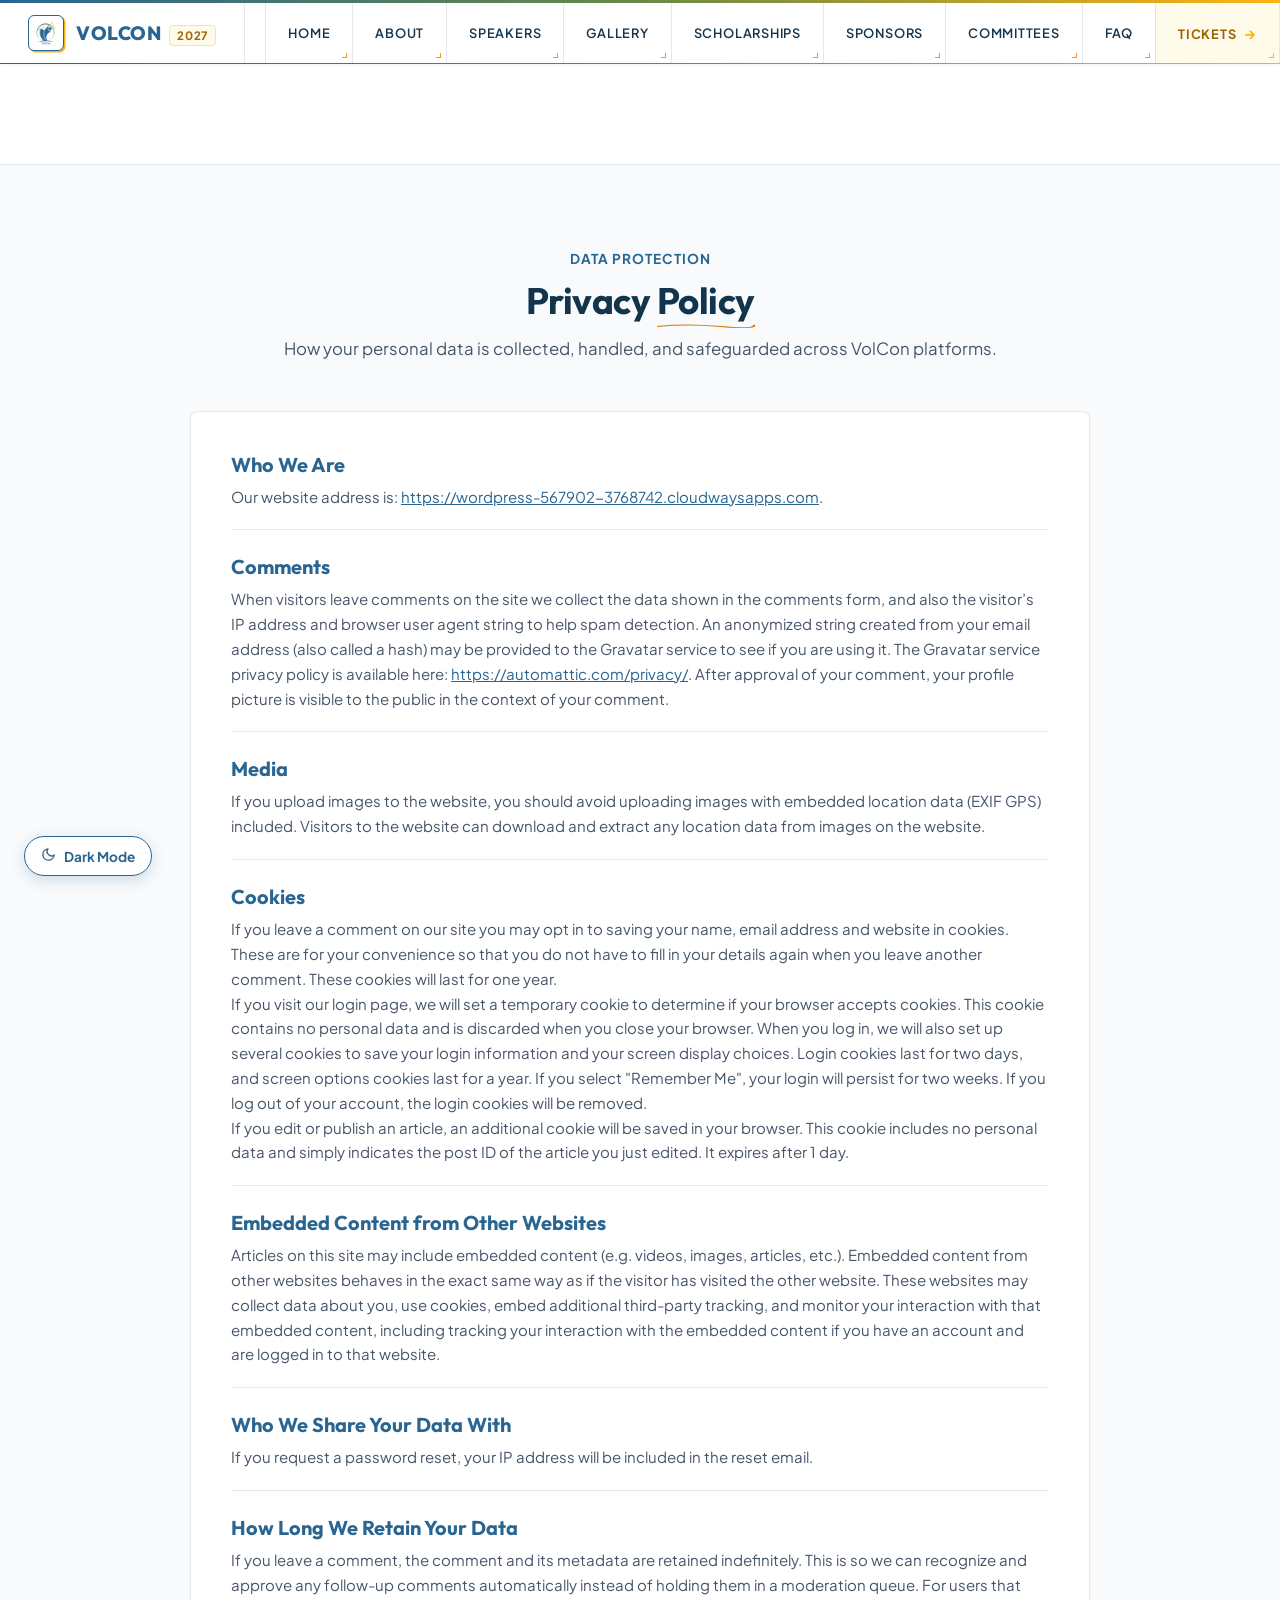
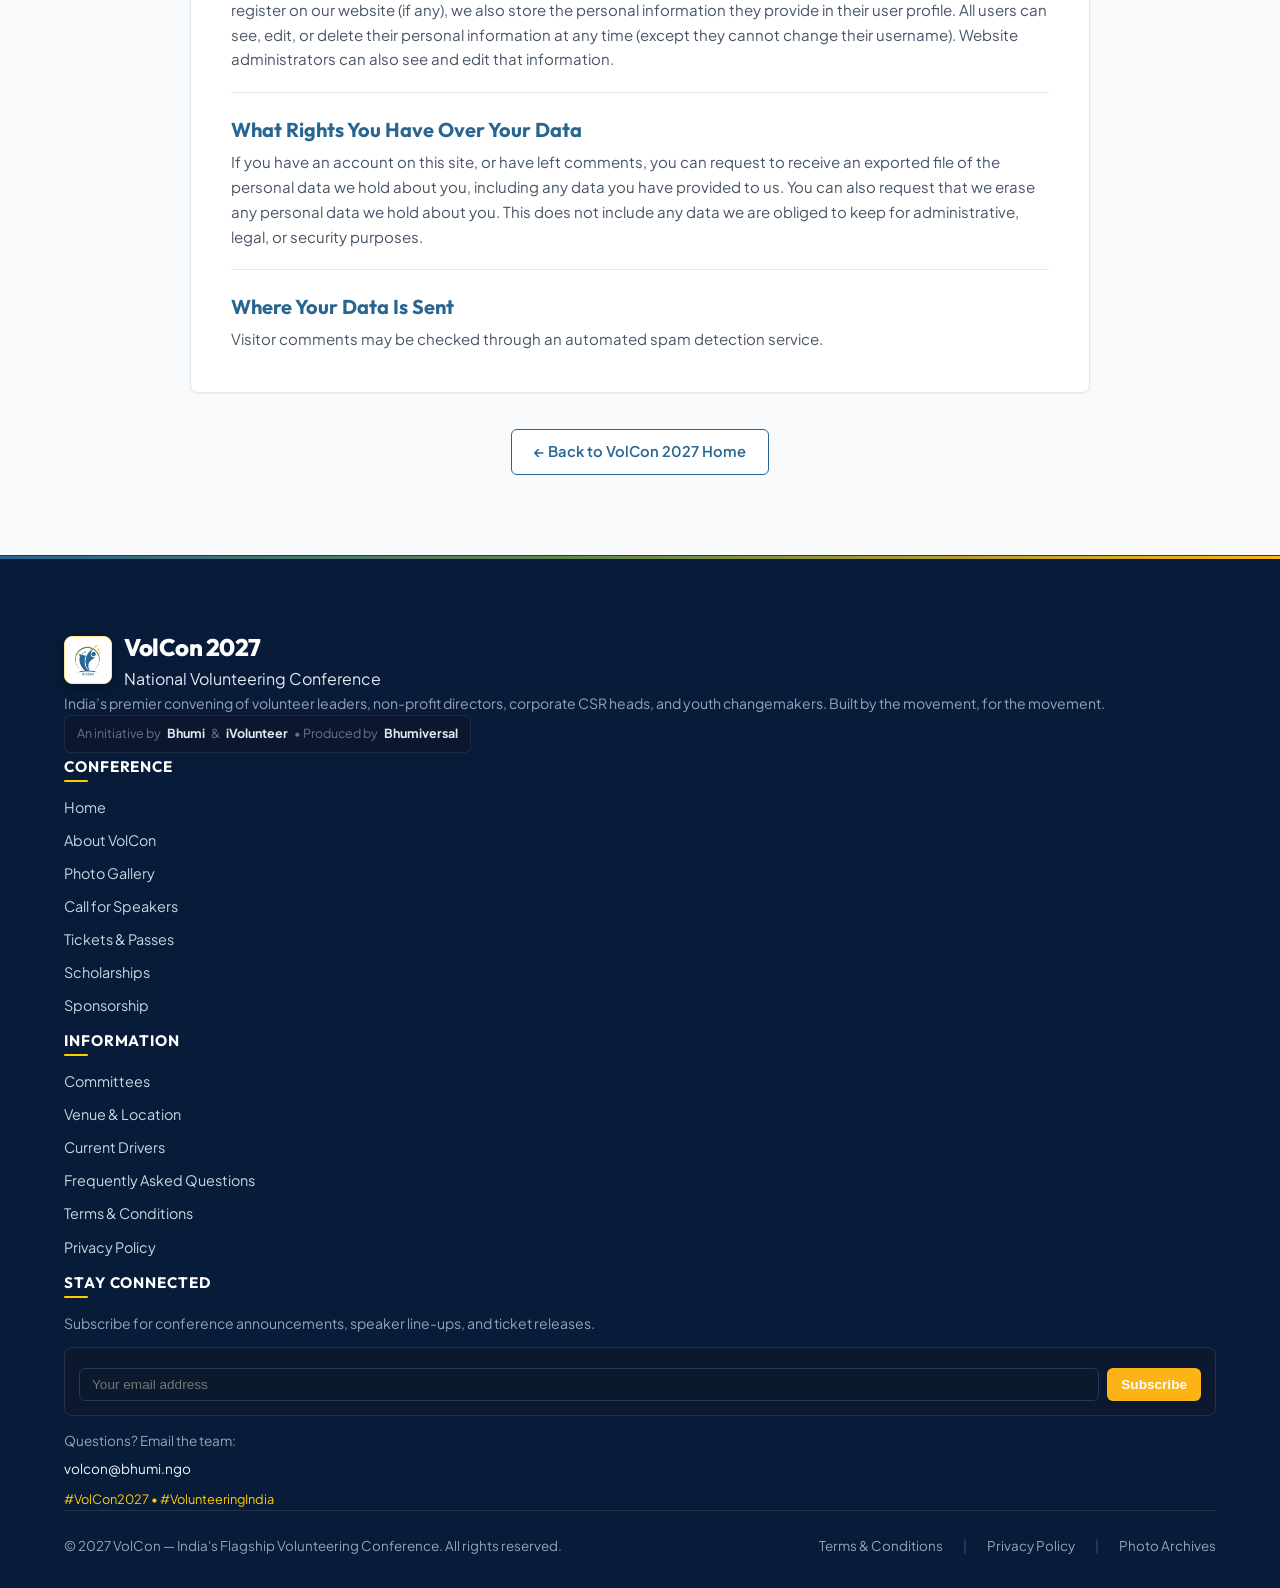
==== privacy.html @ c80c78cb "Add files via upload" ====
<!DOCTYPE html>
<html lang="en">

<head>
  <meta charset="UTF-8">
  <meta name="viewport" content="width=device-width, initial-scale=1.0">
  <title>Privacy Policy | VolCon 2027 — India's Flagship Volunteering Conference</title>
  <meta name="description"
    content="Official privacy policy for VolCon 2027. Transparent information on data collection, comments, media, cookies, and user privacy rights.">
  <link rel="icon" type="image/png" href="volcon_logo.png">

  <script>
    (function () {
      var saved = localStorage.getItem('volcon-theme');
      var prefersDark = window.matchMedia && window.matchMedia('(prefers-color-scheme: dark)').matches;
      var theme = saved || (prefersDark ? 'dark' : 'light');
      document.documentElement.setAttribute('data-theme', theme);
    })();
  </script>

  <link rel="stylesheet" href="styles.css">
</head>

<body>

  <!-- Ambient Glowing Orbs (volcon.in Dark Theme Reference) -->
  <div class="glow-orb glow-blue" style="top: 80px; left: -100px;"></div>
  <div class="glow-orb glow-yellow" style="top: 700px; right: -80px;"></div>
  <div class="glow-orb glow-blue" style="bottom: 400px; left: 5%;"></div>

  <!-- Header Navigation (Heron AI Style Technical Grid) -->
  <header class="main-header">
    <div class="header-container">

      <!-- Brand Block with Technical Mark -->
      <a href="index.html#home" class="brand-block" title="VolCon 2027">
        <div class="brand-icon-wrap">
          <img src="volcon_logo.png" alt="VolCon">
        </div>
        <div class="brand-title-tech">
          VolCon<span class="brand-sub-badge">2027</span>
        </div>
      </a>

      <!-- Technical Nav Cells with Pixel Canvas & Corner Hook -->
      <nav class="nav-cells-group">
        <a href="index.html#home" class="tech-nav-cell">
          <canvas class="pixel-canvas"></canvas>
          <span class="pixel-pip"></span>
          <span class="nav-cell-text">HOME</span>
          <span class="tech-corner-hook"></span>
        </a>

        <a href="index.html#story" class="tech-nav-cell">
          <canvas class="pixel-canvas"></canvas>
          <span class="pixel-pip"></span>
          <span class="nav-cell-text">ABOUT</span>
          <span class="tech-corner-hook"></span>
        </a>

        <a href="index.html#participate" class="tech-nav-cell">
          <canvas class="pixel-canvas"></canvas>
          <span class="pixel-pip"></span>
          <span class="nav-cell-text">SPEAKERS</span>
          <span class="tech-corner-hook"></span>
        </a>

        <a href="gallery.html" class="tech-nav-cell">
          <canvas class="pixel-canvas"></canvas>
          <span class="pixel-pip"></span>
          <span class="nav-cell-text">GALLERY</span>
          <span class="tech-corner-hook"></span>
        </a>

        <a href="index.html#scholarships" class="tech-nav-cell">
          <canvas class="pixel-canvas"></canvas>
          <span class="pixel-pip"></span>
          <span class="nav-cell-text">SCHOLARSHIPS</span>
          <span class="tech-corner-hook"></span>
        </a>

        <a href="index.html#sponsorship" class="tech-nav-cell">
          <canvas class="pixel-canvas"></canvas>
          <span class="pixel-pip"></span>
          <span class="nav-cell-text">SPONSORS</span>
          <span class="tech-corner-hook"></span>
        </a>

        <a href="index.html#committees" class="tech-nav-cell">
          <canvas class="pixel-canvas"></canvas>
          <span class="pixel-pip"></span>
          <span class="nav-cell-text">COMMITTEES</span>
          <span class="tech-corner-hook"></span>
        </a>

        <a href="index.html#faq" class="tech-nav-cell">
          <canvas class="pixel-canvas"></canvas>
          <span class="pixel-pip"></span>
          <span class="nav-cell-text">FAQ</span>
          <span class="tech-corner-hook"></span>
        </a>

        <a href="index.html#register" class="tech-nav-cell cta-accent">
          <canvas class="pixel-canvas"></canvas>
          <span class="pixel-pip"></span>
          <span class="nav-cell-text">TICKETS <span class="nav-arrow">→</span></span>
          <span class="tech-corner-hook"></span>
        </a>
      </nav>

    </div>


  </header>

  <main style="padding-top:100px;">
    <!-- PRIVACY POLICY -->
    <section class="legal-page-section" id="privacy">
      <div class="container">

        <div class="section-header">
          <span class="section-label">Data Protection</span>
          <h1 class="section-title">Privacy <span class="pencil-underline">Policy</span></h1>
          <p class="section-desc">How your personal data is collected, handled, and safeguarded across VolCon platforms.</p>
        </div>

        <div class="legal-document">
          <div class="legal-block">
            <h3>Who We Are</h3>
            <p>Our website address is: <a href="https://wordpress-567902-3768742.cloudwaysapps.com" target="_blank"
                style="color:var(--blue-primary); text-decoration:underline;">https://wordpress-567902-3768742.cloudwaysapps.com</a>.
            </p>
          </div>

          <div class="legal-block">
            <h3>Comments</h3>
            <p>When visitors leave comments on the site we collect the data shown in the comments form, and also the
              visitor’s IP address and browser user agent string to help spam detection. An anonymized string created
              from your email address (also called a hash) may be provided to the Gravatar service to see if you are
              using it. The Gravatar service privacy policy is available here: <a href="https://automattic.com/privacy/"
                target="_blank"
                style="color:var(--blue-primary); text-decoration:underline;">https://automattic.com/privacy/</a>. After
              approval of your comment, your profile picture is visible to the public in the context of your comment.
            </p>
          </div>

          <div class="legal-block">
            <h3>Media</h3>
            <p>If you upload images to the website, you should avoid uploading images with embedded location data (EXIF
              GPS) included. Visitors to the website can download and extract any location data from images on the
              website.</p>
          </div>

          <div class="legal-block">
            <h3>Cookies</h3>
            <p>If you leave a comment on our site you may opt in to saving your name, email address and website in
              cookies. These are for your convenience so that you do not have to fill in your details again when you
              leave another comment. These cookies will last for one year.</p>
            <p>If you visit our login page, we will set a temporary cookie to determine if your browser accepts cookies.
              This cookie contains no personal data and is discarded when you close your browser. When you log in, we
              will also set up several cookies to save your login information and your screen display choices. Login
              cookies last for two days, and screen options cookies last for a year. If you select "Remember Me", your
              login will persist for two weeks. If you log out of your account, the login cookies will be removed.</p>
            <p>If you edit or publish an article, an additional cookie will be saved in your browser. This cookie
              includes no personal data and simply indicates the post ID of the article you just edited. It expires
              after 1 day.</p>
          </div>

          <div class="legal-block">
            <h3>Embedded Content from Other Websites</h3>
            <p>Articles on this site may include embedded content (e.g. videos, images, articles, etc.). Embedded
              content from other websites behaves in the exact same way as if the visitor has visited the other website.
              These websites may collect data about you, use cookies, embed additional third-party tracking, and monitor
              your interaction with that embedded content, including tracking your interaction with the embedded content
              if you have an account and are logged in to that website.</p>
          </div>

          <div class="legal-block">
            <h3>Who We Share Your Data With</h3>
            <p>If you request a password reset, your IP address will be included in the reset email.</p>
          </div>

          <div class="legal-block">
            <h3>How Long We Retain Your Data</h3>
            <p>If you leave a comment, the comment and its metadata are retained indefinitely. This is so we can
              recognize and approve any follow-up comments automatically instead of holding them in a moderation queue.
              For users that register on our website (if any), we also store the personal information they provide in
              their user profile. All users can see, edit, or delete their personal information at any time (except they
              cannot change their username). Website administrators can also see and edit that information.</p>
          </div>

          <div class="legal-block">
            <h3>What Rights You Have Over Your Data</h3>
            <p>If you have an account on this site, or have left comments, you can request to receive an exported file
              of the personal data we hold about you, including any data you have provided to us. You can also request
              that we erase any personal data we hold about you. This does not include any data we are obliged to keep
              for administrative, legal, or security purposes.</p>
          </div>

          <div class="legal-block">
            <h3>Where Your Data Is Sent</h3>
            <p>Visitor comments may be checked through an automated spam detection service.</p>
          </div>
        </div>

        <div style="text-align:center; margin-top:36px;">
          <a href="index.html#home" class="btn-outline-blue">← Back to VolCon 2027 Home</a>
        </div>

      </div>
    </section>
  </main>

  <!-- Enhanced Multi-Column Technical Footer -->
  <footer class="main-footer">
    <div class="container">
      <div class="footer-grid">

        <!-- Col 1: Brand & Identity -->
        <div class="footer-brand-col">
          <div class="footer-brand-header">
            <div class="footer-logo-box">
              <img src="volcon_logo.png" alt="VolCon">
            </div>
            <div>
              <div class="footer-brand-title">VolCon 2027</div>
              <div class="footer-brand-tagline">National Volunteering Conference</div>
            </div>
          </div>
          <p class="footer-desc">
            India’s premier convening of volunteer leaders, non-profit directors, corporate CSR heads, and youth changemakers. Built by the movement, for the movement.
          </p>
          <div class="footer-partners-badge">
            <span>An initiative by</span>
            <strong>Bhumi</strong> &amp; <strong>iVolunteer</strong>
            <span>• Produced by</span>
            <strong>Bhumiversal</strong>
          </div>
        </div>

        <!-- Col 2: Conference Quick Links -->
        <div>
          <h4 class="footer-col-title">Conference</h4>
          <ul class="footer-links-list">
            <li><a href="index.html#home">Home</a></li>
            <li><a href="index.html#story">About VolCon</a></li>
            <li><a href="gallery.html">Photo Gallery</a></li>
            <li><a href="index.html#participate">Call for Speakers</a></li>
            <li><a href="index.html#register">Tickets &amp; Passes</a></li>
            <li><a href="index.html#scholarships">Scholarships</a></li>
            <li><a href="index.html#sponsorship">Sponsorship</a></li>
          </ul>
        </div>

        <!-- Col 3: Governance & Information -->
        <div>
          <h4 class="footer-col-title">Information</h4>
          <ul class="footer-links-list">
            <li><a href="index.html#committees">Committees</a></li>
            <li><a href="index.html#venue">Venue &amp; Location</a></li>
            <li><a href="index.html#drivers">Current Drivers</a></li>
            <li><a href="index.html#faq">Frequently Asked Questions</a></li>
            <li><a href="terms.html">Terms &amp; Conditions</a></li>
            <li><a href="privacy.html">Privacy Policy</a></li>
          </ul>
        </div>

        <!-- Col 4: Stay Connected & Newsletter -->
        <div>
          <h4 class="footer-col-title">Stay Connected</h4>
          <p class="footer-desc">
            Subscribe for conference announcements, speaker line-ups, and ticket releases.
          </p>
          <div class="footer-subscribe-box">
            <form action="index.html#newsletter" method="GET" class="footer-newsletter-row">
              <input type="email" class="footer-input" placeholder="Your email address" required>
              <button type="submit" class="footer-btn">Subscribe</button>
            </form>
          </div>
          <div class="footer-contact-row">
            <div>Questions? Email the team:</div>
            <a href="mailto:volcon@bhumi.ngo">volcon@bhumi.ngo</a>
            <div style="color:var(--gold-bright); font-size:0.8rem; margin-top:4px;">
              #VolCon2027 • #VolunteeringIndia
            </div>
          </div>
        </div>

      </div>

      <!-- Bottom Bar -->
      <div class="footer-bottom-bar">
        <div>
          © 2027 VolCon — India's Flagship Volunteering Conference. All rights reserved.
        </div>
        <div class="footer-bottom-links">
          <a href="terms.html">Terms &amp; Conditions</a>
          <span style="opacity:0.4;">|</span>
          <a href="privacy.html">Privacy Policy</a>
          <span style="opacity:0.4;">|</span>
          <a href="gallery.html">Photo Archives</a>
        </div>
      </div>
    </div>
  <!-- Floating Quick Theme Switcher Pill -->
  <button id="floatingThemeToggle" class="floating-theme-btn" aria-label="Toggle Theme" title="Toggle Light / Dark Mode (Press T)">
    <span class="floating-theme-icon-light">
      <svg width="15" height="15" viewBox="0 0 24 24" fill="none" stroke="currentColor" stroke-width="2.2" stroke-linecap="round" stroke-linejoin="round">
        <path d="M21 12.79A9 9 0 1 1 11.21 3 7 7 0 0 0 21 12.79z"></path>
      </svg>
    </span>
    <span class="floating-theme-icon-dark">
      <svg width="15" height="15" viewBox="0 0 24 24" fill="none" stroke="currentColor" stroke-width="2.2" stroke-linecap="round" stroke-linejoin="round">
        <circle cx="12" cy="12" r="5"></circle>
        <line x1="12" y1="1" x2="12" y2="3"></line>
        <line x1="12" y1="21" x2="12" y2="23"></line>
        <line x1="4.22" y1="4.22" x2="5.64" y2="5.64"></line>
        <line x1="18.36" y1="18.36" x2="19.78" y2="19.78"></line>
        <line x1="1" y1="12" x2="3" y2="12"></line>
        <line x1="21" y1="12" x2="23" y2="12"></line>
        <line x1="4.22" y1="19.78" x2="5.64" y2="18.36"></line>
        <line x1="18.36" y1="5.64" x2="19.78" y2="4.22"></line>
      </svg>
    </span>
    <span class="floating-theme-text">Dark Mode</span>
  </button>

  <script src="app.js"></script>
</body>
</html>
---- styles.css ----
/* ==========================================================================
   VOLCON 2027 — Official Website Stylesheet
   Design: Professional, Clean & Plain (Blue & White palette with minimal pencil doodles)
   ========================================================================== */

@import url('https://fonts.googleapis.com/css2?family=Caveat:wght@600;700&family=Outfit:wght@400;500;600;700;800&family=Plus+Jakarta+Sans:wght@400;500;600;700&display=swap');

:root {
  --font-heading: 'Outfit', sans-serif;
  --font-body: 'Plus Jakarta Sans', sans-serif;
  --font-pencil: 'Caveat', cursive;

  /* Official VolCon Logo Palette (Extracted directly from volcon_logo.png):
     1. Blue:  #286591 (RGB: 40, 101, 145) - Main wordmark & primary authority
     2. Green: #698947 (RGB: 105, 137, 71) - Growth arc & grassroots volunteerism
     3. Gold:  #FCB315 / #FFCC00 (RGB: 252, 179, 21 / 255, 204, 0) - Inspiring stars
     4. White: #FFFFFF - Negative space & clarity
  */
  --blue-primary: #286591;
  --blue-hover: #1E4F73;
  --blue-dark: #12344D;
  --blue-light: #EBF3F8;
  --blue-subtle: #F2F7FA;
  --blue-border: #BCD1E2;

  --green-primary: #698947;
  --green-hover: #536F35;
  --green-dark: #3A4E24;
  --green-light: #F0F6EB;
  --green-subtle: #F5F9F1;
  --green-border: #C8DCB4;

  --gold-primary: #FCB315;
  --gold-bright: #FFCC00;
  --gold-warm: #F59E0B;
  --gold-hover: #E09A07;
  --gold-dark: #9A6204;
  --gold-subtle: #FFFBEB;
  --gold-border: #FDE68A;

  --tricolor-gradient: linear-gradient(90deg, var(--blue-primary) 0%, var(--green-primary) 50%, var(--gold-primary) 100%);

  --white: #FFFFFF;
  --bg-page: #FFFFFF;
  --bg-section: #F8FAFC;
  --bg-card: #FFFFFF;
  
  --text-main: #0F172A;
  --text-muted: #475569;
  --text-light: #64748B;
  
  --pencil-line: #286591;
  --pencil-green: #698947;
  --pencil-gold: #FCB315;
  --border-light: #E2E8F0;

  --shadow-sm: 0 1px 3px rgba(0, 0, 0, 0.05);
  --shadow-md: 0 4px 12px rgba(40, 101, 145, 0.08);
  --shadow-lg: 0 10px 25px -4px rgba(40, 101, 145, 0.12);
  --shadow-sketch: 2px 3px 0px rgba(40, 101, 145, 0.2);
}

/* ==========================================================================
   VOLCON DARK THEME PALETTE (REFERENCE: HTTPS://WWW.VOLCON.IN/)
   Primary Dark: #030e25 | Secondary: #07132c | Cards: rgba(16, 26, 48, 0.85)
   Royal Blue: #1756A0 / #1e6ec7 | Gold/Amber: #FFB800 | Cyan: #00F0FF
   ========================================================================== */
:root[data-theme="dark"],
html[data-theme="dark"] {
  --blue-primary: #1e6ec7;
  --blue-hover: #2b84eb;
  --blue-dark: #f8fafc;
  --blue-light: rgba(23, 86, 160, 0.25);
  --blue-subtle: #081b38;
  --blue-border: rgba(30, 110, 199, 0.4);

  --green-primary: #52b788;
  --green-hover: #40916c;
  --green-dark: #74c69d;
  --green-light: rgba(82, 183, 136, 0.2);
  --green-subtle: #08281d;
  --green-border: rgba(82, 183, 136, 0.35);

  --gold-primary: #FFB800;
  --gold-bright: #FFCC00;
  --gold-warm: #F59E0B;
  --gold-hover: #E09A07;
  --gold-dark: #FFCC00;
  --gold-subtle: rgba(255, 184, 0, 0.12);
  --gold-border: rgba(255, 184, 0, 0.35);

  --white: #0c1a36;
  --bg-page: #030e25;
  --bg-section: #07132c;
  --bg-card: rgba(16, 26, 48, 0.85);

  --text-main: #f8fafc;
  --text-muted: #94a3b8;
  --text-light: #64748b;

  --pencil-line: #1e3a5f;
  --pencil-green: #52b788;
  --pencil-gold: #FFB800;
  --border-light: rgba(255, 255, 255, 0.1);

  --shadow-sm: 0 1px 3px rgba(0, 0, 0, 0.45);
  --shadow-md: 0 4px 16px rgba(0, 0, 0, 0.55);
  --shadow-lg: 0 10px 30px rgba(0, 0, 0, 0.7);
  --shadow-sketch: 2px 3px 0px rgba(23, 86, 160, 0.35);
}

/* Global Reset */
*, *::before, *::after {
  box-sizing: border-box;
  margin: 0;
  padding: 0;
}

html {
  scroll-behavior: smooth;
  font-size: 16px;
  background-color: var(--bg-page);
  transition: background-color 0.3s ease;
}

body {
  font-family: var(--font-body);
  background-color: var(--bg-page);
  color: var(--text-main);
  line-height: 1.6;
  -webkit-font-smoothing: antialiased;
  transition: background-color 0.3s ease, color 0.3s ease;
}

[data-theme="dark"] body {
  background: radial-gradient(circle at 50% 0%, #0d1e3d 0%, #030e25 60%, #020817 100%);
  background-attachment: fixed;
}

h1, h2, h3, h4, h5, h6 {
  font-family: var(--font-heading);
  color: var(--text-main);
  line-height: 1.25;
  font-weight: 700;
}

a {
  color: inherit;
  text-decoration: none;
}

img, video {
  max-width: 100%;
  display: block;
}

.container {
  width: 100%;
  max-width: 1200px;
  margin: 0 auto;
  padding: 0 24px;
}

/* Minimal Pencil Doodle Accents (Blue & Gold) */
.pencil-note {
  font-family: var(--font-pencil);
  font-size: 1.15rem;
  color: var(--blue-primary);
  display: inline-flex;
  align-items: center;
  gap: 6px;
  font-weight: 700;
}

.pencil-underline {
  position: relative;
  display: inline-block;
}

.pencil-underline::after {
  content: '';
  position: absolute;
  left: 0;
  bottom: -4px;
  width: 100%;
  height: 5px;
  background: url("data:image/svg+xml,%3Csvg xmlns='http://www.w3.org/2000/svg' viewBox='0 0 100 20' preserveAspectRatio='none'%3E%3Cpath d='M0,14 Q30,2 65,14 T100,8' fill='none' stroke='%23D97706' stroke-width='3.5' stroke-linecap='round'/%3E%3C/svg%3E");
  background-size: 100% 100%;
}

.pencil-box {
  background: var(--white);
  border: 1.5px solid var(--blue-primary);
  border-radius: 8px;
  box-shadow: 2px 2px 0px var(--gold-primary);
  transition: all 0.2s ease;
}

.pencil-box:hover {
  box-shadow: 3px 4px 0px var(--gold-primary);
}

/* ==========================================================================
   TECHNICAL NAV BAR DESIGN (HERON AI STYLE WITH BLUE-WHITE-GOLD IDENTITY)
   ========================================================================== */

.main-header {
  position: sticky;
  top: 0;
  z-index: 100;
  background: #FFFFFF;
  border-top: 3px solid var(--blue-primary);
  border-image: linear-gradient(90deg, var(--blue-primary) 0%, var(--green-primary) 50%, var(--gold-primary) 100%) 1;
  border-bottom: 1px solid #E2E8F0;
  box-shadow: 0 1px 4px rgba(40, 101, 145, 0.08);
}

.header-container {
  display: flex;
  align-items: stretch;
  justify-content: space-between;
  max-width: 100%;
  margin: 0;
  padding: 0;
}

/* Left Brand Block */
.brand-block {
  display: flex;
  align-items: center;
  gap: 12px;
  padding: 12px 28px;
  border-right: 1px solid #E2E8F0;
  background: #FFFFFF;
  position: relative;
  text-decoration: none;
}

.brand-icon-wrap {
  width: 36px;
  height: 36px;
  border: 1.5px solid var(--blue-primary);
  border-radius: 6px;
  display: flex;
  align-items: center;
  justify-content: center;
  background: #FFFFFF;
  box-shadow: 1.5px 1.5px 0 var(--gold-primary);
}

.brand-icon-wrap img {
  width: 26px;
  height: 26px;
  object-fit: contain;
}

.brand-title-tech {
  font-family: var(--font-heading);
  font-size: 1.2rem;
  font-weight: 800;
  letter-spacing: 0.03em;
  color: var(--blue-primary);
  text-transform: uppercase;
}

.brand-sub-badge {
  font-size: 0.72rem;
  font-family: var(--font-body);
  font-weight: 700;
  color: var(--gold-dark);
  margin-left: 8px;
  padding: 2px 7px;
  background: var(--gold-subtle);
  border: 1px solid var(--gold-border);
  border-radius: 4px;
  letter-spacing: 0.05em;
}

/* Nav Cells Strip */
.nav-cells-group {
  display: flex;
  align-items: stretch;
  margin-left: auto;
}

.tech-nav-cell {
  position: relative;
  display: flex;
  align-items: center;
  justify-content: center;
  padding: 16px 22px;
  border-left: 1px solid #E2E8F0;
  font-family: var(--font-body);
  font-size: 0.8rem;
  font-weight: 600;
  letter-spacing: 0.06em;
  text-transform: uppercase;
  color: var(--blue-dark);
  text-decoration: none;
  background: #FFFFFF;
  cursor: pointer;
  overflow: hidden;
  user-select: none;
  transition: color 0.18s ease;
}

.tech-nav-cell:last-child {
  border-right: 1px solid #E2E8F0;
}

/* Nav Label Text */
.nav-cell-text {
  position: relative;
  z-index: 4;
  pointer-events: none;
  transition: color 0.18s ease;
}

/* Corner bracket marker ┘ styled in elegant gold */
.tech-corner-hook {
  position: absolute;
  right: 5px;
  bottom: 5px;
  width: 5px;
  height: 5px;
  border-right: 1.5px solid var(--gold-warm);
  border-bottom: 1.5px solid var(--gold-warm);
  z-index: 5;
  pointer-events: none;
  transition: border-color 0.18s ease;
}

/* Small Accent Pixel Pip on top edge on hover (VolCon Gold) */
.pixel-pip {
  position: absolute;
  top: 0;
  right: 18px;
  width: 9px;
  height: 5px;
  background: var(--gold-bright);
  box-shadow: 0 0 6px rgba(245, 158, 11, 0.7);
  opacity: 0;
  z-index: 6;
  pointer-events: none;
  transition: opacity 0.18s ease;
}

/* The Canvas for Pixelated Emergence Animation */
.pixel-canvas {
  position: absolute;
  top: 0;
  left: 0;
  width: 100%;
  height: 100%;
  pointer-events: none;
  z-index: 2;
}

/* Active or Hover text color */
.tech-nav-cell:hover .nav-cell-text,
.tech-nav-cell.active .nav-cell-text {
  color: #FFFFFF;
  font-weight: 700;
}

.tech-nav-cell:hover .tech-corner-hook,
.tech-nav-cell.active .tech-corner-hook {
  border-color: var(--gold-bright);
}

.tech-nav-cell:hover .pixel-pip,
.tech-nav-cell.active .pixel-pip {
  opacity: 1;
}

/* CTA Highlight Cell (TICKETS in Gold & Royal Blue) */
.tech-nav-cell.cta-accent {
  background: #FFFBEB;
  border-left: 1px solid var(--gold-border);
}

.tech-nav-cell.cta-accent .nav-cell-text {
  color: var(--gold-dark);
  font-weight: 700;
}

.tech-nav-cell.cta-accent:hover .nav-cell-text {
  color: #FFFFFF;
}

.tech-nav-cell.cta-accent.active {
  background: var(--blue-primary) !important;
  border-left-color: var(--blue-primary) !important;
}

.tech-nav-cell.cta-accent.active .nav-cell-text,
.tech-nav-cell.cta-accent.active .nav-arrow,
.tech-nav-cell.cta-accent.active span {
  color: #FFFFFF !important;
}

.tech-nav-cell.cta-accent .tech-corner-hook {
  border-color: var(--gold-primary);
}

.tech-nav-cell.cta-accent .pixel-pip {
  background: var(--gold-bright);
}

.nav-arrow {
  display: inline-block;
  margin-left: 5px;
  font-size: 0.95rem;
  color: var(--gold-primary);
}

.tech-nav-cell:hover .nav-arrow,
.tech-nav-cell.active .nav-arrow {
  color: var(--gold-bright);
}

/* Sub-Ruler Bar Directly Beneath Navbar (Removed) */
.tech-sub-ruler {
  display: none !important;
}

.ruler-plus {
  font-weight: 800;
  color: var(--gold-primary);
  font-size: 0.92rem;
}

.ruler-ticks {
  flex: 1;
  margin: 0 14px;
  height: 5px;
  background-image: repeating-linear-gradient(
    to right,
    #CBD5E1 0,
    #CBD5E1 1px,
    transparent 1px,
    transparent 10px
  );
}

@media (max-width: 1024px) {
  .header-container {
    flex-direction: column;
  }
  .brand-block {
    width: 100%;
    border-right: none;
    border-bottom: 1px solid #E2E8F0;
    justify-content: space-between;
  }
  .nav-cells-group {
    width: 100%;
    overflow-x: auto;
    scrollbar-width: thin;
    margin-left: 0;
  }
  .tech-nav-cell {
    padding: 12px 16px;
    font-size: 0.74rem;
    white-space: nowrap;
    flex-shrink: 0;
  }
}

/* ==========================================================================
   BUTTONS (TRIPARTITE LOGO PALETTE: BLUE, GREEN, GOLD)
   ========================================================================== */
.btn-primary-blue {
  display: inline-flex;
  align-items: center;
  justify-content: center;
  gap: 8px;
  background: var(--blue-primary);
  color: var(--white);
  border: 1.5px solid var(--blue-primary);
  padding: 10px 22px;
  border-radius: 6px;
  font-family: var(--font-body);
  font-size: 0.92rem;
  font-weight: 600;
  cursor: pointer;
  transition: all 0.18s ease;
  box-shadow: 0 2px 4px rgba(40, 101, 145, 0.2);
  text-decoration: none;
}
.btn-primary-blue:hover {
  background: var(--blue-hover);
  border-color: var(--blue-hover);
  transform: translateY(-1px);
  box-shadow: 0 4px 8px rgba(40, 101, 145, 0.28);
  color: var(--white);
}

.btn-primary-green {
  display: inline-flex;
  align-items: center;
  justify-content: center;
  gap: 8px;
  background: var(--green-primary);
  color: var(--white);
  border: 1.5px solid var(--green-primary);
  padding: 10px 22px;
  border-radius: 6px;
  font-family: var(--font-body);
  font-size: 0.92rem;
  font-weight: 600;
  cursor: pointer;
  transition: all 0.18s ease;
  box-shadow: 0 2px 4px rgba(105, 137, 71, 0.25);
  text-decoration: none;
}
.btn-primary-green:hover {
  background: var(--green-hover);
  border-color: var(--green-hover);
  transform: translateY(-1px);
  box-shadow: 0 4px 8px rgba(105, 137, 71, 0.32);
  color: var(--white);
}

.btn-primary-gold {
  display: inline-flex;
  align-items: center;
  justify-content: center;
  gap: 8px;
  background: var(--gold-primary);
  color: #0F172A;
  border: 1.5px solid var(--gold-warm);
  padding: 10px 22px;
  border-radius: 6px;
  font-family: var(--font-body);
  font-size: 0.92rem;
  font-weight: 700;
  cursor: pointer;
  transition: all 0.18s ease;
  box-shadow: 0 2px 4px rgba(252, 179, 21, 0.25);
  text-decoration: none;
}
.btn-primary-gold:hover {
  background: var(--gold-hover);
  border-color: var(--gold-hover);
  transform: translateY(-1px);
  box-shadow: 0 4px 8px rgba(252, 179, 21, 0.35);
  color: #0F172A;
}

.btn-outline-blue {
  display: inline-flex;
  align-items: center;
  justify-content: center;
  gap: 8px;
  background: var(--white);
  color: var(--blue-primary);
  border: 1.5px solid var(--blue-primary);
  padding: 10px 22px;
  border-radius: 6px;
  font-family: var(--font-body);
  font-size: 0.92rem;
  font-weight: 600;
  cursor: pointer;
  transition: all 0.18s ease;
  text-decoration: none;
}
.btn-outline-blue:hover {
  background: var(--blue-light);
  transform: translateY(-1px);
}

.btn-outline-green {
  display: inline-flex;
  align-items: center;
  justify-content: center;
  gap: 8px;
  background: var(--white);
  color: var(--green-primary);
  border: 1.5px solid var(--green-primary);
  padding: 10px 22px;
  border-radius: 6px;
  font-family: var(--font-body);
  font-size: 0.92rem;
  font-weight: 600;
  cursor: pointer;
  transition: all 0.18s ease;
  text-decoration: none;
}
.btn-outline-green:hover {
  background: var(--green-light);
  transform: translateY(-1px);
}

.btn-outline-gold {
  display: inline-flex;
  align-items: center;
  justify-content: center;
  gap: 8px;
  background: var(--white);
  color: var(--gold-dark);
  border: 1.5px solid var(--gold-primary);
  padding: 10px 22px;
  border-radius: 6px;
  font-family: var(--font-body);
  font-size: 0.92rem;
  font-weight: 600;
  cursor: pointer;
  transition: all 0.18s ease;
  text-decoration: none;
}
.btn-outline-gold:hover {
  background: var(--gold-subtle);
  transform: translateY(-1px);
}

.btn-white {
  display: inline-flex;
  align-items: center;
  justify-content: center;
  gap: 8px;
  background: var(--white);
  color: var(--text-main);
  border: 1.5px solid var(--border-light);
  padding: 10px 20px;
  border-radius: 6px;
  font-size: 0.92rem;
  font-weight: 600;
  cursor: pointer;
  transition: all 0.18s ease;
  text-decoration: none;
}
.btn-white:hover {
  background: var(--blue-light);
  border-color: var(--blue-border);
}

/* 10 Pages Tabs Bar */
.page-tabs-bar {
  background: var(--blue-subtle);
  border-bottom: 1px solid var(--blue-border);
  overflow-x: auto;
  white-space: nowrap;
  scrollbar-width: thin;
}

.page-tabs-inner {
  display: flex;
  gap: 6px;
  max-width: 1240px;
  margin: 0 auto;
  padding: 8px 24px;
}

.tab-btn {
  font-family: var(--font-body);
  font-size: 0.88rem;
  font-weight: 600;
  padding: 6px 14px;
  border-radius: 6px;
  background: var(--white);
  color: var(--text-muted);
  border: 1px solid var(--blue-border);
  cursor: pointer;
  display: inline-flex;
  align-items: center;
  gap: 6px;
  transition: all 0.15s ease;
}

.tab-btn:hover {
  color: var(--blue-primary);
  border-color: var(--blue-primary);
}

.tab-btn.active {
  background: var(--blue-primary);
  color: var(--white);
  border-color: var(--blue-primary);
}

.tab-num {
  font-size: 0.75rem;
  opacity: 0.8;
}

/* ==========================================================================
   HERO LANDING SECTION — COMPLETE BG IS THE VIDEO
   ========================================================================== */
.hero-video-landing {
  position: relative;
  min-height: 88vh;
  display: flex;
  align-items: center;
  justify-content: center;
  overflow: hidden;
  background: #FFFFFF;
}

/* Fullscreen Background Video */
.hero-video-bg {
  position: absolute;
  inset: 0;
  width: 100%;
  height: 100%;
  object-fit: cover;
  z-index: 1;
  pointer-events: none;
}

/* Crisp Clean Overlay for Legibility */
.hero-video-overlay {
  position: absolute;
  inset: 0;
  background: linear-gradient(
    180deg, 
    rgba(255, 255, 255, 0.72) 0%, 
    rgba(255, 255, 255, 0.88) 60%,
    rgba(255, 255, 255, 0.98) 100%
  );
  z-index: 2;
  pointer-events: none;
}

.hero-content-wrap {
  position: relative;
  z-index: 3;
  width: 100%;
  padding: 64px 0 54px;
  text-align: center;
}

.hero-meta-pill {
  display: inline-flex;
  align-items: center;
  gap: 8px;
  background: var(--white);
  border: 1.5px solid var(--pencil-line);
  box-shadow: 2px 2px 0px var(--pencil-line);
  padding: 6px 16px;
  border-radius: 30px;
  font-size: 0.92rem;
  font-weight: 600;
  color: var(--blue-primary);
  margin-bottom: 24px;
}

.hero-title-main {
  font-size: 3.8rem;
  font-weight: 800;
  color: var(--blue-dark);
  letter-spacing: -1.5px;
  line-height: 1.12;
  margin-bottom: 18px;
}

.hero-tagline {
  font-size: 1.35rem;
  font-weight: 500;
  color: var(--text-muted);
  max-width: 780px;
  margin: 0 auto 28px;
  line-height: 1.5;
}

.hero-venue-line {
  display: flex;
  align-items: center;
  justify-content: center;
  gap: 8px;
  font-size: 1.05rem;
  color: var(--blue-primary);
  font-weight: 600;
  margin-bottom: 32px;
}

.hero-actions-row {
  display: flex;
  justify-content: center;
  gap: 16px;
  margin-bottom: 48px;
  flex-wrap: wrap;
}

/* Video Control Pill in bottom right corner */
.video-control-pill {
  position: absolute;
  bottom: 20px;
  right: 24px;
  z-index: 10;
  background: rgba(255, 255, 255, 0.92);
  border: 1px solid var(--border-light);
  border-radius: 20px;
  padding: 6px 14px;
  display: flex;
  align-items: center;
  gap: 8px;
  box-shadow: var(--shadow-sm);
  font-size: 0.85rem;
}

.video-toggle-btn {
  background: none;
  border: none;
  color: var(--blue-primary);
  font-weight: 600;
  cursor: pointer;
  display: flex;
  align-items: center;
  gap: 4px;
}

/* Key Stats Bar - Equal Tricolor Representation */
.hero-stats-grid {
  display: grid;
  grid-template-columns: repeat(4, 1fr);
  gap: 16px;
  max-width: 960px;
  margin: 0 auto;
}

.stat-box {
  background: rgba(255, 255, 255, 0.94);
  border: 1px solid var(--border-light);
  border-radius: 8px;
  padding: 16px;
  text-align: center;
  box-shadow: var(--shadow-sm);
  transition: transform 0.2s ease, box-shadow 0.2s ease;
}

.stat-box:hover {
  transform: translateY(-2px);
  box-shadow: var(--shadow-md);
}

.stat-box:nth-child(1) {
  border-top: 3.5px solid var(--blue-primary);
}
.stat-box:nth-child(1) .stat-number {
  color: var(--blue-primary);
}

.stat-box:nth-child(2) {
  border-top: 3.5px solid var(--green-primary);
}
.stat-box:nth-child(2) .stat-number {
  color: var(--green-primary);
}

.stat-box:nth-child(3) {
  border-top: 3.5px solid var(--gold-primary);
}
.stat-box:nth-child(3) .stat-number {
  color: var(--gold-dark);
}

.stat-box:nth-child(4) {
  border-top: 3.5px solid var(--blue-primary);
  border-radius: 8px;
}
.stat-box:nth-child(4) .stat-number {
  color: var(--blue-primary);
}

.stat-number {
  font-size: 2rem;
  font-weight: 800;
  line-height: 1;
}

.stat-label {
  font-size: 0.85rem;
  font-weight: 600;
  color: var(--text-muted);
  margin-top: 4px;
}

/* Countdown Bar */
.countdown-strip {
  background: var(--blue-subtle);
  border-top: 1px solid var(--blue-border);
  border-bottom: 1px solid var(--blue-border);
  padding: 24px 0;
}

.countdown-flex {
  display: flex;
  justify-content: space-between;
  align-items: center;
  gap: 24px;
  flex-wrap: wrap;
}

.countdown-text-group h3 {
  font-size: 1.25rem;
  color: var(--blue-primary);
}

.countdown-text-group p {
  font-size: 0.9rem;
  color: var(--text-muted);
}

.countdown-dials-row {
  display: flex;
  gap: 12px;
}

.cd-dial {
  background: var(--white);
  border: 1.5px solid var(--pencil-line);
  box-shadow: 2px 2px 0px var(--pencil-line);
  border-radius: 6px;
  min-width: 68px;
  padding: 8px 12px;
  text-align: center;
}

.cd-val {
  font-size: 1.6rem;
  font-weight: 800;
  color: var(--blue-dark);
  line-height: 1;
}

.cd-unit {
  font-size: 0.72rem;
  font-weight: 600;
  color: var(--text-muted);
  text-transform: uppercase;
  margin-top: 2px;
}

/* 4 Core Pillars - Balanced across Blue, Green, Gold, Tricolor */
.pillars-section {
  padding: 64px 0;
  background: var(--white);
}

.pillars-grid {
  display: grid;
  grid-template-columns: repeat(4, 1fr);
  gap: 20px;
}

.pillar-item {
  background: var(--white);
  border: 1px solid var(--border-light);
  border-radius: 8px;
  padding: 24px 20px;
  box-shadow: var(--shadow-sm);
  transition: transform 0.2s ease, box-shadow 0.2s ease;
}

.pillar-item:hover {
  transform: translateY(-3px);
  box-shadow: var(--shadow-md);
}

.pillar-item:nth-child(1) {
  border-top: 4px solid var(--blue-primary);
}
.pillar-item:nth-child(1) .pillar-icon {
  color: var(--blue-primary);
}

.pillar-item:nth-child(2) {
  border-top: 4px solid var(--green-primary);
}
.pillar-item:nth-child(2) .pillar-icon {
  color: var(--green-primary);
}

.pillar-item:nth-child(3) {
  border-top: 4px solid var(--gold-primary);
}
.pillar-item:nth-child(3) .pillar-icon {
  color: var(--gold-dark);
}

.pillar-item:nth-child(4) {
  border-top: 4px solid var(--blue-primary);
  border-radius: 8px;
}
.pillar-item:nth-child(4) .pillar-icon {
  color: var(--blue-primary);
}

.pillar-icon {
  margin-bottom: 14px;
  display: inline-flex;
  align-items: center;
  justify-content: center;
  width: 48px;
  height: 48px;
  border-radius: 10px;
  background: var(--blue-light);
}
.pillar-item:nth-child(1) .pillar-icon {
  background: var(--blue-light);
  color: var(--blue-primary);
}
.pillar-item:nth-child(2) .pillar-icon {
  background: var(--green-light);
  color: var(--green-primary);
}
.pillar-item:nth-child(3) .pillar-icon {
  background: var(--gold-subtle);
  color: var(--gold-dark);
}
.pillar-item:nth-child(4) .pillar-icon {
  background: var(--blue-light);
  color: var(--blue-primary);
}

.pillar-item h4 {
  font-size: 1.15rem;
  margin-bottom: 8px;
  color: var(--text-main);
}

.pillar-item p {
  font-size: 0.9rem;
  color: var(--text-muted);
  line-height: 1.5;
}

/* Section Header Generic */
.section-header {
  text-align: center;
  max-width: 760px;
  margin: 0 auto 48px;
}

.section-label {
  font-size: 0.85rem;
  font-weight: 700;
  text-transform: uppercase;
  letter-spacing: 1px;
  color: var(--blue-primary);
  margin-bottom: 8px;
  display: inline-block;
}

.section-title {
  font-size: 2.3rem;
  color: var(--blue-dark);
  letter-spacing: -0.5px;
  margin-bottom: 12px;
}

.section-desc {
  font-size: 1.05rem;
  color: var(--text-muted);
}

/* ==========================================================================
   OUR STORY SECTION
   ========================================================================== */
.story-section {
  padding: 80px 0;
  background: var(--bg-section);
  border-top: 1px solid var(--border-light);
}

.story-grid {
  display: grid;
  grid-template-columns: 1.15fr 0.85fr;
  gap: 48px;
  align-items: center;
}

.story-lead {
  font-size: 1.35rem;
  font-weight: 600;
  color: var(--blue-primary);
  margin-bottom: 20px;
  line-height: 1.45;
}

.story-body p {
  font-size: 1rem;
  color: var(--text-muted);
  margin-bottom: 16px;
  line-height: 1.65;
}

.story-quote-box {
  background: var(--blue-subtle);
  border-left: 4px solid var(--blue-primary);
  padding: 16px 20px;
  border-radius: 0 6px 6px 0;
  font-size: 1.05rem;
  font-weight: 600;
  color: var(--blue-dark);
  margin: 20px 0;
}

.story-photos-column {
  display: flex;
  flex-direction: column;
  gap: 20px;
}

.story-photo-card {
  background: transparent;
  border: 2px solid var(--blue-primary);
  border-radius: 16px;
  overflow: hidden;
  padding: 0;
  box-shadow: 0 4px 14px rgba(40, 101, 145, 0.1);
}

.story-photo-card img {
  width: 100%;
  height: 380px;
  object-fit: cover;
  border-radius: 14px;
  display: block;
}

.story-photo-caption {
  font-size: 0.85rem;
  font-weight: 600;
  color: var(--text-muted);
  text-align: center;
  margin-top: 8px;
}

/* Timeline - Alternating Tricolor Identity */
.story-timeline {
  display: grid;
  grid-template-columns: repeat(5, 1fr);
  gap: 16px;
  margin-top: 48px;
}

.timeline-card {
  background: var(--white);
  border: 1px solid var(--border-light);
  border-radius: 6px;
  padding: 18px 14px;
  box-shadow: var(--shadow-sm);
}

.timeline-card:nth-child(1) {
  border-top: 3.5px solid var(--blue-primary);
}
.timeline-card:nth-child(1) .timeline-year {
  color: var(--blue-primary);
}

.timeline-card:nth-child(2) {
  border-top: 3.5px solid var(--green-primary);
}
.timeline-card:nth-child(2) .timeline-year {
  color: var(--green-primary);
}

.timeline-card:nth-child(3) {
  border-top: 3.5px solid var(--gold-primary);
}
.timeline-card:nth-child(3) .timeline-year {
  color: var(--gold-dark);
}

.timeline-card:nth-child(4) {
  border-top: 3.5px solid var(--green-primary);
}
.timeline-card:nth-child(4) .timeline-year {
  color: var(--green-primary);
}

.timeline-card:nth-child(5) {
  border-top: 3.5px solid var(--blue-primary);
  border-radius: 6px;
  background: linear-gradient(180deg, var(--green-subtle) 0%, var(--white) 100%);
}
.timeline-card:nth-child(5) .timeline-year {
  color: var(--blue-primary);
}

.timeline-year {
  font-size: 1.15rem;
  font-weight: 800;
  margin-bottom: 6px;
}

.timeline-desc {
  font-size: 0.85rem;
  color: var(--text-muted);
  line-height: 1.45;
}

/* ==========================================================================
   GLIMPSES ARCHIVE (ALL 25 ORIGINAL PHOTOS)
   ========================================================================== */
.archive-section {
  padding: 80px 0;
  background: var(--white);
}

.video-banner-box {
  background: var(--blue-subtle);
  border: 1px solid var(--blue-border);
  border-radius: 8px;
  padding: 20px 24px;
  margin-bottom: 36px;
  display: flex;
  justify-content: space-between;
  align-items: center;
  gap: 20px;
}

.archive-filters-row {
  display: flex;
  justify-content: center;
  flex-wrap: wrap;
  gap: 8px;
  margin-bottom: 32px;
}

.filter-btn {
  background: var(--white);
  border: 1px solid var(--border-light);
  color: var(--text-muted);
  padding: 6px 16px;
  border-radius: 20px;
  font-size: 0.88rem;
  font-weight: 600;
  cursor: pointer;
  transition: all 0.15s ease;
}

.filter-btn.active, .filter-btn:hover {
  background: var(--blue-primary);
  color: var(--white);
  border-color: var(--blue-primary);
}

.archive-grid {
  display: grid;
  grid-template-columns: repeat(4, 1fr);
  gap: 20px;
}

.photo-card {
  background: var(--white);
  border: 1.5px solid var(--pencil-line);
  box-shadow: 2px 3px 0px var(--pencil-line);
  border-radius: 6px;
  padding: 8px 8px 14px;
  cursor: pointer;
  transition: transform 0.2s ease, box-shadow 0.2s ease;
}

.photo-card:hover {
  transform: translateY(-4px);
  box-shadow: 4px 6px 0px var(--pencil-line);
}

.photo-frame {
  width: 100%;
  aspect-ratio: 4 / 3;
  overflow: hidden;
  border-radius: 4px;
  background: #E2E8F0;
}

.photo-card.portrait .photo-frame {
  aspect-ratio: 3 / 4;
}

.photo-frame img {
  width: 100%;
  height: 100%;
  object-fit: cover;
  transition: transform 0.3s ease;
}

.photo-card:hover .photo-frame img {
  transform: scale(1.04);
}

.photo-caption {
  font-size: 0.85rem;
  font-weight: 600;
  color: var(--text-main);
  margin-top: 10px;
  line-height: 1.35;
  text-align: center;
}

.photo-tag-badge {
  display: inline-block;
  font-size: 0.72rem;
  font-weight: 600;
  color: var(--blue-primary);
  background: var(--blue-light);
  padding: 2px 6px;
  border-radius: 4px;
  margin-top: 4px;
}

/* Lightbox */
.lightbox-overlay {
  position: fixed;
  inset: 0;
  background: rgba(15, 23, 42, 0.9);
  z-index: 2000;
  display: flex;
  align-items: center;
  justify-content: center;
  padding: 24px;
  opacity: 0;
  pointer-events: none;
  transition: opacity 0.2s ease;
}

.lightbox-overlay.open {
  opacity: 1;
  pointer-events: auto;
}

.lightbox-inner {
  background: var(--white);
  border: 2px solid var(--pencil-line);
  border-radius: 8px;
  max-width: 880px;
  width: 100%;
  max-height: 90vh;
  padding: 16px;
  position: relative;
  display: flex;
  flex-direction: column;
}

.lightbox-close {
  position: absolute;
  top: -14px;
  right: -14px;
  width: 36px;
  height: 36px;
  border-radius: 50%;
  background: var(--blue-primary);
  color: var(--white);
  border: 2px solid var(--pencil-line);
  font-size: 1.2rem;
  cursor: pointer;
  display: flex;
  align-items: center;
  justify-content: center;
}

.lightbox-img-box {
  width: 100%;
  max-height: 70vh;
  display: flex;
  align-items: center;
  justify-content: center;
  background: #000;
  border-radius: 4px;
  overflow: hidden;
}

.lightbox-img-box img {
  max-width: 100%;
  max-height: 70vh;
  object-fit: contain;
}

.lightbox-footer {
  margin-top: 12px;
  display: flex;
  justify-content: space-between;
  align-items: center;
}

.lightbox-caption-text {
  font-size: 0.95rem;
  font-weight: 600;
}

/* ==========================================================================
   02 PARTICIPATE / CALL FOR SPEAKERS
   ========================================================================== */
.participate-section {
  padding: 80px 0;
  background: var(--bg-section);
  border-top: 1px solid var(--border-light);
}

.participate-grid {
  display: grid;
  grid-template-columns: 1.1fr 0.9fr;
  gap: 48px;
  align-items: center;
}

.speaker-photo-box {
  border: 2px solid var(--blue-primary);
  border-radius: 16px;
  overflow: hidden;
  background: transparent;
  padding: 0;
  box-shadow: 0 4px 14px rgba(40, 101, 145, 0.1);
}

.speaker-photo-box img {
  width: 100%;
  height: 380px;
  object-fit: cover;
  border-radius: 14px;
  display: block;
}

/* ==========================================================================
   03 REGISTER / TICKETS
   ========================================================================== */
.tickets-section {
  padding: 80px 0;
  background: var(--white);
}

.tickets-grid {
  display: grid;
  grid-template-columns: 1fr 1fr;
  gap: 32px;
  max-width: 860px;
  margin: 0 auto 36px;
}

.ticket-card {
  background: var(--white);
  border: 1.5px solid var(--pencil-line);
  box-shadow: 3px 4px 0px var(--pencil-line);
  border-radius: 8px;
  padding: 32px;
  display: flex;
  flex-direction: column;
  justify-content: space-between;
}

.ticket-card.card-blue {
  border: 1.5px solid var(--blue-primary);
  border-top: 4px solid var(--blue-primary);
  box-shadow: 3px 4px 0px var(--blue-primary);
}

.ticket-card.card-green {
  border: 1.5px solid var(--green-primary);
  border-top: 4px solid var(--green-primary);
  box-shadow: 3px 4px 0px var(--green-primary);
}

.ticket-card.card-green .ticket-type-label {
  color: var(--green-primary);
}

.ticket-card.card-green .ticket-price-box {
  background: var(--green-light);
  border-color: var(--green-border);
}

.ticket-card.card-green .price-val {
  color: var(--green-primary);
}

.ticket-type-label {
  font-size: 0.85rem;
  font-weight: 700;
  color: var(--blue-primary);
  text-transform: uppercase;
  margin-bottom: 8px;
}

.ticket-title {
  font-size: 1.6rem;
  font-weight: 800;
  margin-bottom: 6px;
}

.ticket-price-box {
  background: var(--blue-subtle);
  border: 1px dashed var(--blue-border);
  border-radius: 6px;
  padding: 12px;
  margin: 16px 0 20px;
  text-align: center;
}

.price-val {
  font-size: 1.35rem;
  font-weight: 800;
  color: var(--blue-primary);
}

.ticket-benefits {
  list-style: none;
  font-size: 0.92rem;
  color: var(--text-muted);
  margin-bottom: 24px;
}

.ticket-benefits li {
  padding: 6px 0;
  display: flex;
  align-items: center;
  gap: 8px;
  border-bottom: 1px solid var(--border-light);
}

.rules-alert-box {
  background: var(--blue-subtle);
  border: 1.5px solid var(--pencil-line);
  box-shadow: 2px 2px 0px var(--pencil-line);
  border-radius: 8px;
  padding: 24px;
  max-width: 860px;
  margin: 0 auto;
}

.rules-alert-box h4 {
  font-size: 1.15rem;
  color: var(--blue-primary);
  margin-bottom: 12px;
  display: flex;
  align-items: center;
  gap: 8px;
}

.rules-alert-box ul {
  padding-left: 20px;
  font-size: 0.92rem;
  color: var(--text-main);
  line-height: 1.65;
}

/* Organization Validator */
.validator-tool {
  max-width: 860px;
  margin: 32px auto 0;
  background: var(--white);
  border: 1.5px solid var(--pencil-line);
  box-shadow: 2px 2px 0px var(--pencil-line);
  border-radius: 8px;
  padding: 20px;
}

.validator-form-row {
  display: grid;
  grid-template-columns: 2fr 1fr auto;
  gap: 14px;
  align-items: flex-end;
}

.input-label {
  display: block;
  font-size: 0.85rem;
  font-weight: 600;
  margin-bottom: 6px;
  color: var(--text-main);
}

.plain-input {
  width: 100%;
  padding: 10px 12px;
  border: 1px solid var(--pencil-line);
  border-radius: 6px;
  font-size: 0.92rem;
  font-family: var(--font-body);
}

.plain-input:focus {
  outline: none;
  border-color: var(--blue-primary);
  box-shadow: 0 0 0 2px var(--blue-light);
}

.val-msg {
  margin-top: 14px;
  padding: 12px 14px;
  border-radius: 6px;
  font-size: 0.9rem;
  display: none;
}

.val-msg.valid {
  background: #DCFCE7;
  color: #14532D;
  border: 1px solid #86EFAC;
  display: block;
}

.val-msg.invalid {
  background: #FEE2E2;
  color: #7F1D1D;
  border: 1px solid #FCA5A5;
  display: block;
}

/* ==========================================================================
   04 SCHOLARSHIPS
   ========================================================================== */
.scholarships-section {
  padding: 80px 0;
  background: var(--bg-section);
  border-top: 1px solid var(--border-light);
}

.scholarship-grid {
  display: grid;
  grid-template-columns: 1.15fr 0.85fr;
  gap: 48px;
  align-items: flex-start;
}

.deadline-tag {
  display: inline-flex;
  align-items: center;
  gap: 6px;
  background: var(--green-primary);
  color: var(--white);
  font-size: 0.85rem;
  font-weight: 700;
  padding: 5px 14px;
  border-radius: 4px;
  margin-bottom: 14px;
  box-shadow: 0 2px 4px rgba(105, 137, 71, 0.2);
}

.dual-info-boxes {
  display: grid;
  grid-template-columns: 1fr 1fr;
  gap: 16px;
  margin: 24px 0;
}

.info-card {
  background: var(--white);
  border: 1px solid var(--border-light);
  border-radius: 6px;
  padding: 18px;
}

.info-card h4 {
  font-size: 1.05rem;
  margin-bottom: 10px;
  color: var(--blue-primary);
}

.info-card ul {
  list-style: none;
  font-size: 0.92rem;
  color: var(--text-muted);
  line-height: 1.6;
  padding: 0;
  margin: 0;
}

.info-card ul li {
  padding: 6px 0;
  display: block;
  position: relative;
  padding-left: 18px;
}

.info-card ul li::before {
  content: "•";
  position: absolute;
  left: 0;
  top: 6px;
  color: var(--blue-primary);
  font-weight: 700;
  font-size: 1.1rem;
  line-height: 1;
}

.scholarship-photo-box {
  border: 2px solid var(--blue-primary);
  border-radius: 16px;
  overflow: hidden;
  background: transparent;
  padding: 0;
  margin-bottom: 24px;
  box-shadow: 0 4px 14px rgba(40, 101, 145, 0.1);
}

.scholarship-photo-box img {
  width: 100%;
  height: 240px;
  object-fit: cover;
  border-radius: 14px;
  display: block;
}

.quiz-container {
  background: var(--white);
  border: 1.5px solid var(--pencil-line);
  box-shadow: 3px 3px 0px var(--pencil-line);
  border-radius: 8px;
  padding: 24px;
}

.quiz-options-list {
  display: flex;
  flex-direction: column;
  gap: 12px;
  margin: 18px 0;
}

.quiz-option-label {
  display: flex;
  align-items: flex-start;
  gap: 10px;
  font-size: 0.9rem;
  color: var(--text-main);
  cursor: pointer;
  padding: 10px;
  border: 1px solid var(--border-light);
  border-radius: 6px;
  background: var(--bg-section);
}

.quiz-option-label input {
  margin-top: 3px;
}

/* ==========================================================================
   05 SPONSORSHIP
   ========================================================================== */
.sponsorship-section {
  padding: 80px 0;
  background: var(--white);
}

.sponsorship-grid {
  display: grid;
  grid-template-columns: 1fr 1fr;
  gap: 48px;
}

.sponsor-form-box {
  background: var(--white);
  border: 1.5px solid var(--pencil-line);
  box-shadow: 3px 3px 0px var(--pencil-line);
  border-radius: 8px;
  padding: 28px;
}

/* ==========================================================================
   06 COMMITTEES
   ========================================================================== */
.committees-section {
  padding: 80px 0;
  background: var(--bg-section);
  border-top: 1px solid var(--border-light);
}

.committee-stage-banner {
  background: var(--white);
  border: 1.5px solid var(--pencil-line);
  box-shadow: 3px 3px 0px var(--pencil-line);
  border-radius: 8px;
  padding: 20px;
  display: grid;
  grid-template-columns: 1.2fr 0.8fr;
  gap: 24px;
  align-items: center;
  margin-bottom: 40px;
}

.committees-grid {
  display: grid;
  grid-template-columns: repeat(3, 1fr);
  gap: 20px;
  margin-bottom: 40px;
}

.comm-card {
  background: var(--white);
  border: 1px solid var(--border-light);
  border-radius: 6px;
  padding: 20px;
  box-shadow: var(--shadow-sm);
  display: flex;
  flex-direction: column;
  justify-content: space-between;
}

.comm-card:nth-child(1) { border-top: 3.5px solid var(--blue-primary); }
.comm-card:nth-child(1) h4 { color: var(--blue-primary); }
.comm-card:nth-child(1) .comm-skills { background: var(--blue-subtle); }

.comm-card:nth-child(2) { border-top: 3.5px solid var(--green-primary); }
.comm-card:nth-child(2) h4 { color: var(--green-primary); }
.comm-card:nth-child(2) .comm-skills { background: var(--green-light); }

.comm-card:nth-child(3) { border-top: 3.5px solid var(--gold-primary); }
.comm-card:nth-child(3) h4 { color: var(--gold-dark); }
.comm-card:nth-child(3) .comm-skills { background: var(--gold-subtle); }

.comm-card:nth-child(4) { border-top: 3.5px solid var(--green-primary); }
.comm-card:nth-child(4) h4 { color: var(--green-primary); }
.comm-card:nth-child(4) .comm-skills { background: var(--green-light); }

.comm-card:nth-child(5) { border-top: 3.5px solid var(--blue-primary); }
.comm-card:nth-child(5) h4 { color: var(--blue-primary); }
.comm-card:nth-child(5) .comm-skills { background: var(--blue-subtle); }

.comm-card:nth-child(6) { border-top: 3.5px solid var(--gold-primary); }
.comm-card:nth-child(6) h4 { color: var(--gold-dark); }
.comm-card:nth-child(6) .comm-skills { background: var(--gold-subtle); }

.comm-card h4 {
  font-size: 1.15rem;
  margin-bottom: 8px;
}

.comm-card ul {
  list-style: none;
  font-size: 0.88rem;
  color: var(--text-muted);
  margin-bottom: 14px;
}

.comm-card ul li {
  padding: 4px 0;
  display: flex;
  align-items: flex-start;
  gap: 6px;
}

.comm-skills {
  border-radius: 4px;
  padding: 8px 10px;
  font-size: 0.82rem;
  color: var(--text-muted);
}

.comm-structure-row {
  display: grid;
  grid-template-columns: 1fr 1fr;
  gap: 20px;
}

/* ==========================================================================
   07 NEWSLETTER
   ========================================================================== */
.newsletter-section {
  padding: 80px 0;
  background: var(--blue-subtle);
  border-top: 1px solid var(--blue-border);
  border-bottom: 1px solid var(--blue-border);
  text-align: center;
}

.newsletter-box {
  max-width: 640px;
  margin: 0 auto;
}

.newsletter-form {
  display: flex;
  gap: 10px;
  margin-top: 24px;
}

/* ==========================================================================
   08 FAQ SECTION
   ========================================================================== */
.faq-section {
  padding: 80px 0;
  background: var(--white);
}

.faq-search-wrapper {
  max-width: 600px;
  margin: 0 auto 28px;
}

.faq-accordion-box {
  max-width: 860px;
  margin: 0 auto;
  display: flex;
  flex-direction: column;
  gap: 12px;
}

.faq-card {
  background: var(--white);
  border: 1px solid var(--border-light);
  border-radius: 6px;
  box-shadow: var(--shadow-sm);
  overflow: hidden;
}

.faq-header-btn {
  width: 100%;
  text-align: left;
  padding: 16px 20px;
  background: transparent;
  border: none;
  font-family: var(--font-heading);
  font-size: 1.05rem;
  font-weight: 700;
  color: var(--text-main);
  cursor: pointer;
  display: flex;
  justify-content: space-between;
  align-items: center;
}

.faq-header-btn:hover {
  color: var(--blue-primary);
}

.faq-body {
  padding: 0 20px 16px;
  font-size: 0.95rem;
  color: var(--text-muted);
  line-height: 1.6;
  border-top: 1px solid var(--border-light);
  display: none;
}

.faq-card.open .faq-body {
  display: block;
}

.faq-icon {
  font-size: 1.25rem;
  color: var(--blue-primary);
  font-weight: 700;
}

.faq-card.open .faq-icon {
  transform: rotate(45deg);
}

/* ==========================================================================
   09 TERMS & 10 PRIVACY
   ========================================================================== */
.legal-page-section {
  padding: 80px 0;
  background: var(--bg-section);
  border-top: 1px solid var(--border-light);
}

.legal-document {
  background: var(--white);
  border: 1px solid var(--border-light);
  border-radius: 8px;
  padding: 40px;
  box-shadow: var(--shadow-sm);
  max-width: 900px;
  margin: 0 auto;
}

.legal-block {
  margin-bottom: 24px;
  padding-bottom: 20px;
  border-bottom: 1px solid var(--border-light);
}

.legal-block:last-child {
  border-bottom: none;
  margin-bottom: 0;
  padding-bottom: 0;
}

.legal-block h3 {
  font-size: 1.25rem;
  color: var(--blue-primary);
  margin-bottom: 8px;
}

.legal-block p, .legal-block ul {
  font-size: 0.94rem;
  color: var(--text-muted);
  line-height: 1.65;
}

.legal-block ul {
  padding-left: 20px;
  margin-top: 6px;
}

/* ==========================================================================
   VENUE & DRIVERS
   ========================================================================== */
.venue-section {
  padding: 80px 0;
  background: var(--white);
}

.venue-grid {
  display: grid;
  grid-template-columns: 1fr 1fr;
  gap: 40px;
  align-items: center;
}

.venue-photos-row {
  display: grid;
  grid-template-columns: 1fr 1fr;
  gap: 16px;
}

.venue-photo-item {
  border: 2px solid var(--blue-primary);
  border-radius: 16px;
  overflow: hidden;
  padding: 0;
  background: transparent;
  box-shadow: 0 4px 14px rgba(40, 101, 145, 0.1);
}

.venue-photo-item img {
  width: 100%;
  height: 180px;
  object-fit: cover;
  display: block;
  border-radius: 14px;
}

.venue-photo-item:first-child {
  grid-column: span 2;
}

.venue-photo-item:first-child img {
  height: 220px;
}

.drivers-section {
  padding: 60px 0;
  background: var(--bg-section);
  border-top: 1px solid var(--border-light);
}

.drivers-grid {
  display: grid;
  grid-template-columns: 1fr 1fr;
  gap: 28px;
  max-width: 900px;
  margin: 0 auto;
}

.driver-box:nth-child(1) {
  background: var(--white);
  border: 1px solid var(--border-light);
  border-top: 4px solid var(--green-primary);
  border-radius: 6px;
  padding: 24px;
  box-shadow: var(--shadow-sm);
}
.driver-box:nth-child(1) h3 {
  color: var(--green-primary);
}

.driver-box:nth-child(2) {
  background: var(--white);
  border: 1px solid var(--border-light);
  border-top: 4px solid var(--blue-primary);
  border-radius: 6px;
  padding: 24px;
  box-shadow: var(--shadow-sm);
}
.driver-box:nth-child(2) h3 {
  color: var(--blue-primary);
}

/* ==========================================================================
   FOOTER
   ========================================================================== */
.site-footer, .main-footer {
  background: #081B38;
  color: #E2E8F0;
  padding: 72px 0 32px;
  position: relative;
  border-top: 1px solid #1E3A5F;
}

.site-footer::before, .main-footer::before {
  content: "";
  position: absolute;
  top: 0;
  left: 0;
  right: 0;
  height: 3px;
  background: linear-gradient(90deg, var(--blue-primary) 0%, var(--green-primary) 50%, var(--gold-primary) 100%);
}

.footer-top-grid {
  display: grid;
  grid-template-columns: 1.6fr 1fr 1.1fr 1.4fr;
  gap: 40px;
  margin-bottom: 48px;
}

.footer-brand-wrap {
  display: flex;
  flex-direction: column;
  gap: 14px;
}

.footer-brand-header {
  display: flex;
  align-items: center;
  gap: 12px;
  text-decoration: none;
}

.footer-logo-box {
  width: 48px;
  height: 48px;
  background: #FFFFFF;
  border-radius: 8px;
  padding: 5px;
  display: flex;
  align-items: center;
  justify-content: center;
  box-shadow: 0 4px 12px rgba(0, 0, 0, 0.25);
  border: 1.5px solid var(--gold-border);
}

.footer-logo-box img {
  width: 100%;
  height: 100%;
  object-fit: contain;
}

.footer-brand-title {
  font-family: var(--font-heading);
  font-size: 1.5rem;
  font-weight: 800;
  color: #FFFFFF;
  letter-spacing: -0.02em;
}

.footer-brand-title span {
  color: var(--gold-bright);
  font-size: 0.9rem;
  margin-left: 6px;
  padding: 2px 6px;
  background: rgba(217, 119, 6, 0.18);
  border: 1px solid var(--gold-border);
  border-radius: 4px;
}

.footer-tagline {
  color: var(--gold-light);
  font-size: 0.95rem;
  font-style: italic;
}

.footer-desc {
  font-size: 0.88rem;
  color: #94A3B8;
  line-height: 1.65;
}

.footer-partners-badge {
  display: inline-flex;
  flex-wrap: wrap;
  gap: 6px;
  align-items: center;
  font-size: 0.78rem;
  color: #64748B;
  background: rgba(15, 23, 42, 0.6);
  padding: 8px 12px;
  border-radius: 6px;
  border: 1px solid rgba(255, 255, 255, 0.08);
}

.footer-partners-badge strong {
  color: #E2E8F0;
}

.footer-col-title {
  color: #FFFFFF;
  font-family: var(--font-heading);
  font-size: 0.95rem;
  font-weight: 700;
  letter-spacing: 0.06em;
  text-transform: uppercase;
  margin-bottom: 20px;
  position: relative;
  display: inline-block;
}

.footer-col-title::after {
  content: "";
  position: absolute;
  bottom: -6px;
  left: 0;
  width: 24px;
  height: 2px;
  background: var(--gold-bright);
  border-radius: 2px;
}

.footer-links-list {
  list-style: none;
  font-size: 0.9rem;
}

.footer-links-list li {
  margin-bottom: 10px;
}

.footer-links-list a {
  color: #CBD5E1;
  text-decoration: none;
  transition: all 0.15s ease;
  display: inline-flex;
  align-items: center;
  gap: 6px;
}

.footer-links-list a:hover {
  color: var(--gold-bright);
  transform: translateX(3px);
}

.footer-subscribe-box {
  background: rgba(15, 23, 42, 0.55);
  border: 1px solid rgba(255, 255, 255, 0.1);
  border-radius: 8px;
  padding: 14px;
  margin-top: 12px;
}

.footer-newsletter-row {
  display: flex;
  gap: 8px;
  margin-top: 6px;
}

.footer-input {
  flex: 1;
  background: #0B192E;
  border: 1px solid #1E3A5F;
  border-radius: 6px;
  padding: 8px 12px;
  color: #FFFFFF;
  font-size: 0.85rem;
  outline: none;
}

.footer-input:focus {
  border-color: var(--blue-light);
}

.footer-btn {
  background: var(--gold-primary);
  color: #FFFFFF;
  border: none;
  border-radius: 6px;
  padding: 8px 14px;
  font-weight: 700;
  font-size: 0.85rem;
  cursor: pointer;
  transition: background 0.15s ease;
  white-space: nowrap;
}

.footer-btn:hover {
  background: var(--gold-hover);
}

.footer-contact-row {
  display: flex;
  flex-direction: column;
  gap: 6px;
  margin-top: 14px;
  font-size: 0.85rem;
  color: #94A3B8;
}

.footer-contact-row a {
  color: var(--blue-light);
  text-decoration: none;
}

.footer-contact-row a:hover {
  text-decoration: underline;
  color: var(--gold-bright);
}

.footer-bottom-bar {
  border-top: 1px solid rgba(255, 255, 255, 0.1);
  padding-top: 24px;
  display: flex;
  justify-content: space-between;
  align-items: center;
  font-size: 0.84rem;
  color: #94A3B8;
  flex-wrap: wrap;
  gap: 16px;
}

.footer-bottom-links {
  display: flex;
  gap: 20px;
}

.footer-bottom-links a {
  color: #94A3B8;
  text-decoration: none;
  transition: color 0.15s ease;
}

.footer-bottom-links a:hover {
  color: var(--gold-bright);
}

/* Back to Top */
.scroll-top-btn {
  position: fixed;
  bottom: 24px;
  right: 24px;
  background: var(--blue-primary);
  color: var(--white);
  border: 1.5px solid var(--pencil-line);
  box-shadow: 2px 2px 0px var(--pencil-line);
  border-radius: 6px;
  width: 44px;
  height: 44px;
  display: flex;
  align-items: center;
  justify-content: center;
  font-size: 1.1rem;
  cursor: pointer;
  z-index: 90;
  opacity: 0;
  pointer-events: none;
  transition: all 0.2s ease;
}

.scroll-top-btn.show {
  opacity: 1;
  pointer-events: auto;
}

.scroll-top-btn:hover {
  background: var(--blue-hover);
  transform: translateY(-2px);
}

/* Responsive */
@media (max-width: 1024px) {
  .story-grid, .participate-grid, .scholarship-grid, .sponsorship-grid, .venue-grid, .committee-stage-banner {
    grid-template-columns: 1fr;
    gap: 36px;
  }
  .archive-grid {
    grid-template-columns: repeat(3, 1fr);
  }
  .pillars-grid, .hero-stats-grid, .committees-grid {
    grid-template-columns: repeat(2, 1fr);
  }
  .story-timeline {
    grid-template-columns: repeat(3, 1fr);
  }
}

@media (max-width: 768px) {
  .hero-title-main {
    font-size: 2.6rem;
  }
  .nav-links {
    display: none;
  }
  .archive-grid, .tickets-grid, .dual-info-boxes, .comm-structure-row, .drivers-grid {
    grid-template-columns: 1fr;
  }
  .validator-form-row {
    grid-template-columns: 1fr;
  }
  .footer-top-grid {
    grid-template-columns: 1fr;
  }
  .hero-stats-grid {
    grid-template-columns: repeat(2, 1fr);
  }
  .story-timeline {
    grid-template-columns: 1fr;
  }
}

/* ==========================================================================
   GALLERY PAGE STYLES (MATCHING WORDPRESS GALLERY BLUE-WHITE-GOLD)
   ========================================================================== */

.gallery-page-hero {
  background: linear-gradient(180deg, #F0F7FF 0%, #FFFFFF 100%);
  padding: 60px 0 36px;
  border-bottom: 1px solid var(--border-light);
  text-align: center;
}

.gallery-hero-title {
  font-size: 3rem;
  color: var(--blue-primary);
  margin-bottom: 12px;
}

.gallery-hero-desc {
  font-size: 1.15rem;
  color: var(--text-muted);
  max-width: 720px;
  margin: 0 auto 20px;
}

.gallery-section-block {
  padding: 56px 0;
  border-bottom: 1px solid var(--border-light);
}

.gallery-section-block:nth-child(even) {
  background: var(--bg-section);
}

.gallery-section-header {
  display: flex;
  align-items: center;
  justify-content: space-between;
  margin-bottom: 28px;
  flex-wrap: wrap;
  gap: 16px;
}

.gallery-section-title {
  font-size: 2rem;
  color: var(--blue-dark);
  display: flex;
  align-items: center;
  gap: 12px;
}

.gallery-year-badge {
  background: var(--gold-subtle);
  color: var(--gold-dark);
  border: 1px solid var(--gold-border);
  font-size: 0.85rem;
  font-weight: 700;
  padding: 3px 10px;
  border-radius: 4px;
}

/* Drive Embed Container */
.drive-embed-card {
  background: var(--white);
  border: 1.5px solid var(--border-light);
  border-radius: 10px;
  overflow: hidden;
  box-shadow: var(--shadow-md);
}

.drive-embed-header {
  padding: 14px 20px;
  background: #F8FAFC;
  border-bottom: 1px solid var(--border-light);
  display: flex;
  align-items: center;
  justify-content: space-between;
  font-size: 0.92rem;
  color: var(--text-muted);
}

.drive-embed-iframe {
  width: 100%;
  height: 520px;
  border: none;
  display: block;
}

/* Gallery Photo Grid (NO ONE-LINE DESCRIPTIONS UNDER IMAGES) */
.gallery-photo-grid {
  display: grid;
  grid-template-columns: repeat(4, 1fr);
  gap: 16px;
}

.gallery-photo-card {
  position: relative;
  border: 2px solid var(--blue-primary);
  border-radius: 16px;
  overflow: hidden;
  padding: 0;
  background: transparent;
  aspect-ratio: 4/3;
  cursor: pointer;
  box-shadow: 0 2px 8px rgba(40, 101, 145, 0.08);
  transition: transform 0.25s ease, box-shadow 0.25s ease;
}

.gallery-photo-card:hover {
  transform: translateY(-4px);
  box-shadow: 0 10px 20px -3px rgba(40, 101, 145, 0.22);
}

.gallery-photo-card img {
  width: 100%;
  height: 100%;
  object-fit: cover;
  border-radius: 14px;
  display: block;
  transition: transform 0.4s ease;
}

.gallery-photo-card:hover img {
  transform: scale(1.05);
}

.gallery-photo-overlay {
  position: absolute;
  top: 0;
  left: 0;
  right: 0;
  bottom: 0;
  background: linear-gradient(180deg, transparent 60%, rgba(12, 74, 158, 0.6) 100%);
  opacity: 0;
  transition: opacity 0.2s ease;
  display: flex;
  align-items: flex-end;
  justify-content: flex-end;
  padding: 12px;
}

.gallery-photo-card:hover .gallery-photo-overlay {
  opacity: 1;
}

.zoom-icon-pill {
  background: rgba(255, 255, 255, 0.95);
  color: var(--blue-primary);
  width: 34px;
  height: 34px;
  border-radius: 50%;
  display: flex;
  align-items: center;
  justify-content: center;
  box-shadow: 0 2px 6px rgba(0,0,0,0.25);
  border: 1px solid rgba(40, 101, 145, 0.2);
}

.zoom-icon-pill svg {
  width: 15px;
  height: 15px;
  stroke: var(--blue-primary);
  stroke-width: 2.5;
}

/* Category Filter Tabs (VolCon 2022 & 2020) */
.gallery-filter-tabs {
  display: inline-flex;
  gap: 8px;
  background: #EFF6FF;
  padding: 4px;
  border-radius: 6px;
  border: 1px solid #BFDBFE;
}

.gallery-tab-btn {
  padding: 6px 16px;
  border-radius: 4px;
  border: none;
  background: transparent;
  font-family: var(--font-body);
  font-size: 0.85rem;
  font-weight: 600;
  color: var(--blue-primary);
  cursor: pointer;
  transition: all 0.2s ease;
}

.gallery-tab-btn.active, .gallery-tab-btn:hover {
  background: var(--blue-primary);
  color: var(--white);
}

/* Lightbox Modal */
.gallery-lightbox-modal {
  position: fixed;
  top: 0;
  left: 0;
  right: 0;
  bottom: 0;
  background: rgba(7, 38, 82, 0.92);
  backdrop-filter: blur(8px);
  z-index: 1000;
  display: none;
  align-items: center;
  justify-content: center;
  padding: 24px;
}

.gallery-lightbox-modal.active {
  display: flex;
}

.lightbox-content-box {
  position: relative;
  max-width: 90vw;
  max-height: 90vh;
  display: flex;
  flex-direction: column;
  align-items: center;
}

.lightbox-content-box img {
  max-width: 100%;
  max-height: 82vh;
  object-fit: contain;
  border-radius: 6px;
  box-shadow: 0 20px 40px rgba(0, 0, 0, 0.4);
}

.lightbox-close-btn {
  position: absolute;
  top: -44px;
  right: 0;
  background: none;
  border: none;
  color: var(--white);
  font-size: 2rem;
  cursor: pointer;
  line-height: 1;
}

.lightbox-nav-btn {
  position: absolute;
  top: 50%;
  transform: translateY(-50%);
  background: rgba(255, 255, 255, 0.15);
  color: var(--white);
  border: 1px solid rgba(255, 255, 255, 0.3);
  width: 44px;
  height: 44px;
  border-radius: 50%;
  font-size: 1.4rem;
  display: flex;
  align-items: center;
  justify-content: center;
  cursor: pointer;
  transition: all 0.2s ease;
}

.lightbox-nav-btn:hover {
  background: var(--gold-bright);
  color: var(--text-main);
}

.lightbox-prev-btn { left: -60px; }
.lightbox-next-btn { right: -60px; }

@media (max-width: 1024px) {
  .gallery-photo-grid {
    grid-template-columns: repeat(3, 1fr);
  }
}

@media (max-width: 768px) {
  .gallery-photo-grid {
    grid-template-columns: repeat(2, 1fr);
    gap: 10px;
  }
  .lightbox-prev-btn { left: 10px; }
  .lightbox-next-btn { right: 10px; }
}

/* ==========================================================================
   THEME TOGGLE SWITCH COMPONENT (HERON AI TECH STYLE)
   ========================================================================== */
.theme-toggle-cell {
  position: relative;
  display: flex;
  align-items: center;
  gap: 10px;
  padding: 12px 18px;
  border-left: 1px solid #E2E8F0;
  border-right: 1px solid #E2E8F0;
  background: #FFFFFF;
  cursor: pointer;
  border-top: none;
  border-bottom: none;
  font-family: var(--font-body);
  transition: background-color 0.2s ease, border-color 0.2s ease;
  user-select: none;
}

[data-theme="dark"] .theme-toggle-cell {
  background: #07132a;
  border-left-color: rgba(255, 255, 255, 0.08);
  border-right-color: rgba(255, 255, 255, 0.08);
}

.theme-switch-slider {
  position: relative;
  width: 50px;
  height: 26px;
  background: #E2E8F0;
  border-radius: 20px;
  padding: 2px 4px;
  display: flex;
  align-items: center;
  justify-content: space-between;
  border: 1px solid #CBD5E1;
  transition: all 0.3s cubic-bezier(0.16, 1, 0.3, 1);
}

[data-theme="dark"] .theme-switch-slider {
  background: #0b1c3d;
  border-color: rgba(30, 110, 199, 0.6);
  box-shadow: 0 0 10px rgba(23, 86, 160, 0.4);
}

.theme-icon {
  width: 18px;
  height: 18px;
  display: flex;
  align-items: center;
  justify-content: center;
  z-index: 1;
  transition: opacity 0.2s ease, transform 0.2s ease;
}

.sun-icon {
  color: #F59E0B;
  opacity: 1;
}

.moon-icon {
  color: #94A3B8;
  opacity: 0.35;
}

[data-theme="dark"] .sun-icon {
  opacity: 0.3;
  color: #64748B;
}

[data-theme="dark"] .moon-icon {
  opacity: 1;
  color: #FFB800;
  filter: drop-shadow(0 0 5px rgba(255, 184, 0, 0.7));
}

.theme-knob {
  position: absolute;
  top: 2px;
  left: 3px;
  width: 20px;
  height: 20px;
  border-radius: 50%;
  background: #FFFFFF;
  box-shadow: 0 1px 3px rgba(0, 0, 0, 0.25);
  transition: transform 0.3s cubic-bezier(0.16, 1, 0.3, 1), background-color 0.2s ease;
}

[data-theme="dark"] .theme-knob {
  transform: translateX(24px);
  background: #FFB800;
  box-shadow: 0 0 10px rgba(255, 184, 0, 0.8);
}

.theme-label-txt {
  font-size: 0.76rem;
  font-weight: 700;
  letter-spacing: 0.08em;
  color: var(--blue-primary);
  text-transform: uppercase;
}

[data-theme="dark"] .theme-label-txt {
  color: #FFB800;
}

.theme-toggle-cell:hover {
  background: #F8FAFC;
}

[data-theme="dark"] .theme-toggle-cell:hover {
  background: #0f2347;
}

/* Floating Quick Theme Toggle Button (bottom-left) */
.floating-theme-btn {
  position: fixed;
  bottom: 24px;
  left: 24px;
  z-index: 99;
  display: inline-flex;
  align-items: center;
  gap: 8px;
  padding: 10px 16px;
  border-radius: 30px;
  background: rgba(255, 255, 255, 0.95);
  border: 1.5px solid var(--blue-primary);
  color: var(--blue-primary);
  font-family: var(--font-body);
  font-size: 0.85rem;
  font-weight: 700;
  cursor: pointer;
  box-shadow: 0 4px 14px rgba(40, 101, 145, 0.2);
  backdrop-filter: blur(8px);
  -webkit-backdrop-filter: blur(8px);
  transition: all 0.25s ease;
}

.floating-theme-btn:hover {
  transform: translateY(-2px);
  box-shadow: 0 6px 18px rgba(40, 101, 145, 0.3);
}

[data-theme="dark"] .floating-theme-btn {
  background: rgba(12, 26, 54, 0.92);
  border: 1.5px solid rgba(255, 184, 0, 0.5);
  color: #FFB800;
  box-shadow: 0 4px 20px rgba(0, 0, 0, 0.5), 0 0 12px rgba(255, 184, 0, 0.3);
}

[data-theme="dark"] .floating-theme-btn:hover {
  border-color: #FFB800;
  box-shadow: 0 6px 22px rgba(0, 0, 0, 0.6), 0 0 18px rgba(255, 184, 0, 0.5);
}

.floating-theme-icon-dark {
  display: none;
}

[data-theme="dark"] .floating-theme-icon-light {
  display: none;
}

[data-theme="dark"] .floating-theme-icon-dark {
  display: inline-block;
}

/* ==========================================================================
   GLOWING ORB DECORATIONS (MATCHING VOLCON.IN)
   ========================================================================== */
.glow-orb {
  position: absolute;
  border-radius: 50%;
  filter: blur(120px);
  z-index: 0;
  pointer-events: none;
  opacity: 0;
  transition: opacity 0.5s ease;
}

[data-theme="dark"] .glow-orb {
  opacity: 0.18;
}

.glow-blue {
  background: #1756A0;
  width: 480px;
  height: 480px;
}

.glow-yellow {
  background: #FFB800;
  width: 380px;
  height: 380px;
}

/* ==========================================================================
   COMPLETE DARK THEME STYLING OVERRIDES (VOLCON.IN PALETTE)
   ========================================================================== */

/* Main Header & Nav */
[data-theme="dark"] .main-header {
  background: rgba(6, 14, 32, 0.94);
  backdrop-filter: blur(14px);
  -webkit-backdrop-filter: blur(14px);
  border-bottom: 1px solid rgba(255, 255, 255, 0.08);
  box-shadow: 0 4px 20px rgba(0, 0, 0, 0.5);
}

[data-theme="dark"] .brand-block {
  background: transparent;
  border-right-color: rgba(255, 255, 255, 0.08);
  border-bottom-color: rgba(255, 255, 255, 0.08);
}

[data-theme="dark"] .brand-icon-wrap {
  background: #0c1a36;
  border-color: #1e6ec7;
  box-shadow: 1.5px 1.5px 0 #FFB800;
}

[data-theme="dark"] .brand-title-tech {
  color: #ffffff;
}

[data-theme="dark"] .brand-sub-badge {
  background: rgba(255, 184, 0, 0.15);
  border-color: rgba(255, 184, 0, 0.3);
  color: #FFB800;
}

[data-theme="dark"] .tech-nav-cell {
  background: #07132a;
  border-left-color: rgba(255, 255, 255, 0.08);
  border-right-color: rgba(255, 255, 255, 0.08);
  color: #94a3b8;
}

[data-theme="dark"] .tech-nav-cell:hover,
[data-theme="dark"] .tech-nav-cell.active {
  background: #0f2347;
  color: #ffffff;
}

[data-theme="dark"] .tech-nav-cell.cta-accent {
  background: rgba(255, 184, 0, 0.09);
  border-left-color: rgba(255, 184, 0, 0.3);
}

[data-theme="dark"] .tech-nav-cell.cta-accent .nav-cell-text {
  color: #FFB800;
}

[data-theme="dark"] .tech-sub-ruler {
  display: none !important;
}

/* Hero Section & Background Video */
.hero-video-bg {
  transition: opacity 0.4s ease;
}

[data-theme="dark"] .hero-video-landing {
  background: #030e25;
}

[data-theme="dark"] .hero-video-overlay {
  background: linear-gradient(
    180deg, 
    rgba(3, 14, 37, 0.45) 0%, 
    rgba(3, 14, 37, 0.72) 50%,
    rgba(3, 14, 37, 0.96) 100%
  );
}

[data-theme="dark"] .hero-title-main {
  color: #ffffff;
  text-shadow: 0 4px 24px rgba(0, 0, 0, 0.7);
}

[data-theme="dark"] .hero-tagline {
  color: #cbd5e1;
}

[data-theme="dark"] .hero-tagline .pencil-note {
  color: #FFB800;
}

[data-theme="dark"] .hero-venue-line {
  color: #38bdf8;
}

[data-theme="dark"] .stat-box {
  background: rgba(12, 26, 54, 0.88);
  border-color: rgba(255, 255, 255, 0.09);
  backdrop-filter: blur(10px);
  -webkit-backdrop-filter: blur(10px);
}

[data-theme="dark"] .stat-label {
  color: #94a3b8;
}

[data-theme="dark"] .video-control-pill {
  background: rgba(12, 26, 54, 0.9);
  border-color: rgba(255, 255, 255, 0.12);
  color: #94a3b8;
}

[data-theme="dark"] .video-toggle-btn {
  color: #38bdf8;
}

/* Headings and Generic Labels */
[data-theme="dark"] .section-title {
  color: #ffffff;
}

[data-theme="dark"] .section-desc {
  color: #94a3b8;
}

[data-theme="dark"] .section-label {
  color: #38bdf8;
}

/* Pillars Section */
[data-theme="dark"] .pillars-section {
  background: #07132c;
}

[data-theme="dark"] .pillar-item {
  background: #0c1a36;
  border-color: rgba(255, 255, 255, 0.08);
}

[data-theme="dark"] .pillar-item h4 {
  color: #ffffff;
}

[data-theme="dark"] .pillar-item p {
  color: #94a3b8;
}

/* Countdown Bar */
[data-theme="dark"] .countdown-strip {
  background: #051026;
  border-top-color: rgba(23, 86, 160, 0.35);
  border-bottom-color: rgba(23, 86, 160, 0.35);
}

[data-theme="dark"] .countdown-text-group h3 {
  color: #38bdf8;
}

[data-theme="dark"] .countdown-text-group p {
  color: #94a3b8;
}

[data-theme="dark"] .cd-dial {
  background: #0c1a36;
  border-color: rgba(255, 255, 255, 0.12);
  box-shadow: 2px 2px 0px #1e3a5f;
}

[data-theme="dark"] .cd-val {
  color: #ffffff;
}

[data-theme="dark"] .cd-unit {
  color: #94a3b8;
}

/* Story Section */
[data-theme="dark"] .story-section {
  background: #030e25;
  border-top-color: rgba(255, 255, 255, 0.08);
}

[data-theme="dark"] .story-lead {
  color: #38bdf8;
}

[data-theme="dark"] .story-body p {
  color: #cbd5e1;
}

[data-theme="dark"] .story-quote-box {
  background: #091a38;
  border-left-color: #1e6ec7;
  color: #e2e8f0;
}

[data-theme="dark"] .story-photo-caption {
  color: #94a3b8;
}

[data-theme="dark"] .timeline-card {
  background: #0c1a36;
  border-color: rgba(255, 255, 255, 0.08);
}

[data-theme="dark"] .timeline-card:nth-child(5) {
  background: linear-gradient(180deg, rgba(82, 183, 136, 0.1) 0%, #0c1a36 100%);
}

[data-theme="dark"] .timeline-desc {
  color: #94a3b8;
}

/* Archive / Glimpses */
[data-theme="dark"] .archive-section {
  background: #07132c;
}

[data-theme="dark"] .video-banner-box {
  background: #0a1b38;
  border-color: rgba(23, 86, 160, 0.4);
}

[data-theme="dark"] .filter-btn {
  background: #0c1a36;
  border-color: rgba(255, 255, 255, 0.1);
  color: #cbd5e1;
}

[data-theme="dark"] .filter-btn.active,
[data-theme="dark"] .filter-btn:hover {
  background: #1e6ec7;
  border-color: #1e6ec7;
  color: #ffffff;
}

[data-theme="dark"] .photo-card {
  background: #0c1a36;
  border-color: #1e3a5f;
  box-shadow: 2px 3px 0px #1e3a5f;
}

[data-theme="dark"] .photo-card:hover {
  box-shadow: 4px 6px 0px rgba(30, 110, 199, 0.5);
}

[data-theme="dark"] .photo-frame {
  background: #07132a;
}

[data-theme="dark"] .photo-caption {
  color: #f8fafc;
}

[data-theme="dark"] .photo-tag-badge {
  background: rgba(30, 110, 199, 0.2);
  color: #38bdf8;
}

[data-theme="dark"] .lightbox-inner {
  background: #0c1a36;
  border-color: #1e3a5f;
  color: #f8fafc;
}

/* Participate / Call for Speakers */
[data-theme="dark"] .participate-section {
  background: #030e25;
  border-top-color: rgba(255, 255, 255, 0.08);
}

/* Tickets & Registration */
[data-theme="dark"] .tickets-section {
  background: #07132c;
}

[data-theme="dark"] .ticket-card {
  background: #0c1a36;
  border-color: #1e3a5f;
  box-shadow: 3px 4px 0px #1e3a5f;
}

[data-theme="dark"] .ticket-title {
  color: #ffffff;
}

[data-theme="dark"] .ticket-card.card-blue {
  border-color: #1e6ec7;
  box-shadow: 3px 4px 0px rgba(30, 110, 199, 0.4);
}

[data-theme="dark"] .ticket-card.card-green {
  border-color: #52b788;
  box-shadow: 3px 4px 0px rgba(82, 183, 136, 0.35);
}

[data-theme="dark"] .ticket-price-box {
  background: #08152e;
  border-color: rgba(30, 110, 199, 0.4);
}

[data-theme="dark"] .ticket-card.card-green .ticket-price-box {
  background: #08281d;
  border-color: rgba(82, 183, 136, 0.4);
}

[data-theme="dark"] .ticket-benefits {
  color: #cbd5e1;
}

[data-theme="dark"] .ticket-benefits li {
  border-bottom-color: rgba(255, 255, 255, 0.08);
}

[data-theme="dark"] .rules-alert-box {
  background: #0a1b38;
  border-color: #FFB800;
  box-shadow: 2px 2px 0px #FFB800;
}

[data-theme="dark"] .rules-alert-box h4 {
  color: #FFB800;
}

[data-theme="dark"] .rules-alert-box ul {
  color: #e2e8f0;
}

[data-theme="dark"] .validator-tool {
  background: #0c1a36;
  border-color: #1e3a5f;
  box-shadow: 2px 2px 0px #1e3a5f;
}

[data-theme="dark"] .input-label {
  color: #e2e8f0;
}

[data-theme="dark"] .plain-input {
  background: #07132a;
  border-color: rgba(255, 255, 255, 0.15);
  color: #ffffff;
}

[data-theme="dark"] .plain-input:focus {
  border-color: #1e6ec7;
  box-shadow: 0 0 0 2px rgba(30, 110, 199, 0.3);
}

/* Scholarships */
[data-theme="dark"] .scholarships-section {
  background: #030e25;
  border-top-color: rgba(255, 255, 255, 0.08);
}

[data-theme="dark"] .info-card {
  background: #0c1a36;
  border-color: rgba(255, 255, 255, 0.08);
}

[data-theme="dark"] .info-card h4 {
  color: #38bdf8;
}

[data-theme="dark"] .info-card ul {
  color: #cbd5e1;
}

[data-theme="dark"] .quiz-container {
  background: #0c1a36;
  border-color: #1e3a5f;
  box-shadow: 3px 3px 0px #1e3a5f;
}

[data-theme="dark"] .quiz-option-label {
  background: #07132a;
  border-color: rgba(255, 255, 255, 0.08);
  color: #e2e8f0;
}

/* Sponsorship */
[data-theme="dark"] .sponsorship-section {
  background: #07132c;
}

[data-theme="dark"] .sponsor-form-box {
  background: #0c1a36;
  border-color: #1e3a5f;
  box-shadow: 3px 3px 0px #1e3a5f;
}

/* Committees */
[data-theme="dark"] .committees-section {
  background: #030e25;
  border-top-color: rgba(255, 255, 255, 0.08);
}

[data-theme="dark"] .committee-stage-banner {
  background: #0c1a36;
  border-color: #1e3a5f;
  box-shadow: 3px 3px 0px #1e3a5f;
}

[data-theme="dark"] .comm-card {
  background: #0c1a36;
  border-color: rgba(255, 255, 255, 0.08);
}

[data-theme="dark"] .comm-card ul {
  color: #cbd5e1;
}

[data-theme="dark"] .comm-skills {
  background: #07132a !important;
  color: #94a3b8 !important;
}

/* Newsletter */
[data-theme="dark"] .newsletter-section {
  background: #051026;
  border-top-color: rgba(23, 86, 160, 0.35);
  border-bottom-color: rgba(23, 86, 160, 0.35);
}

/* FAQ */
[data-theme="dark"] .faq-section {
  background: #07132c;
}

[data-theme="dark"] .faq-card {
  background: #0c1a36;
  border-color: rgba(255, 255, 255, 0.08);
}

[data-theme="dark"] .faq-header-btn {
  color: #ffffff;
}

[data-theme="dark"] .faq-header-btn:hover {
  color: #38bdf8;
}

[data-theme="dark"] .faq-body {
  color: #cbd5e1;
  border-top-color: rgba(255, 255, 255, 0.08);
}

/* Legal Documents */
[data-theme="dark"] .legal-page-section {
  background: #030e25;
}

[data-theme="dark"] .legal-document {
  background: #0c1a36;
  border-color: rgba(255, 255, 255, 0.08);
}

[data-theme="dark"] .legal-block {
  border-bottom-color: rgba(255, 255, 255, 0.08);
}

[data-theme="dark"] .legal-block h3 {
  color: #38bdf8;
}

[data-theme="dark"] .legal-block p,
[data-theme="dark"] .legal-block ul {
  color: #cbd5e1;
}

/* Venue & Drivers */
[data-theme="dark"] .venue-section {
  background: #07132c;
}

[data-theme="dark"] .drivers-section {
  background: #030e25;
  border-top-color: rgba(255, 255, 255, 0.08);
}

[data-theme="dark"] .driver-box:nth-child(1),
[data-theme="dark"] .driver-box:nth-child(2) {
  background: #0c1a36;
  border-color: rgba(255, 255, 255, 0.08);
}

[data-theme="dark"] .driver-box p {
  color: #cbd5e1;
}

/* Standalone Gallery Page Dark Styles */
[data-theme="dark"] .gallery-page-hero {
  background: radial-gradient(circle at 50% 0%, #0d1e3d 0%, #030e25 60%, #020817 100%);
  border-bottom-color: rgba(255, 255, 255, 0.08);
}

[data-theme="dark"] .gallery-hero-title {
  color: #ffffff;
}

[data-theme="dark"] .gallery-hero-desc {
  color: #94a3b8;
}

[data-theme="dark"] .gallery-section-block {
  background: #030e25;
  border-bottom-color: rgba(255, 255, 255, 0.08);
}

[data-theme="dark"] .gallery-section-block:nth-child(even) {
  background: #07132c;
}

[data-theme="dark"] .gallery-section-title {
  color: #ffffff;
}

[data-theme="dark"] .gallery-year-badge {
  background: rgba(255, 184, 0, 0.15);
  border-color: rgba(255, 184, 0, 0.3);
  color: #FFB800;
}

[data-theme="dark"] .gallery-filter-tabs {
  background: #0c1a36;
  border-color: rgba(255, 255, 255, 0.12);
}

[data-theme="dark"] .gallery-tab-btn {
  color: #94a3b8;
}

[data-theme="dark"] .gallery-tab-btn.active,
[data-theme="dark"] .gallery-tab-btn:hover {
  background: #1e6ec7;
  color: #ffffff;
}

[data-theme="dark"] .drive-embed-card {
  background: #0c1a36;
  border-color: rgba(255, 255, 255, 0.08);
}

[data-theme="dark"] .drive-embed-header {
  background: #07132a;
  border-bottom-color: rgba(255, 255, 255, 0.08);
  color: #cbd5e1;
}

[data-theme="dark"] .gallery-lightbox-modal {
  background: rgba(3, 14, 37, 0.95);
}

/* Button & Card utilities in dark mode */
[data-theme="dark"] .btn-white {
  background: #0c1a36;
  color: #f8fafc;
  border-color: rgba(255, 255, 255, 0.12);
}

[data-theme="dark"] .btn-white:hover {
  background: #172d54;
  border-color: #38bdf8;
}

[data-theme="dark"] .btn-outline-blue {
  background: transparent;
  color: #38bdf8;
  border-color: #38bdf8;
}

[data-theme="dark"] .btn-outline-blue:hover {
  background: rgba(56, 189, 248, 0.12);
}

[data-theme="dark"] .btn-outline-green {
  background: transparent;
  color: #52b788;
  border-color: #52b788;
}

[data-theme="dark"] .btn-outline-green:hover {
  background: rgba(82, 183, 136, 0.12);
}

[data-theme="dark"] .btn-outline-gold {
  background: transparent;
  color: #FFB800;
  border-color: #FFB800;
}

[data-theme="dark"] .btn-outline-gold:hover {
  background: rgba(255, 184, 0, 0.12);
}

[data-theme="dark"] .pencil-box {
  background: #0c1a36;
  border-color: #1e3a5f;
  box-shadow: 2px 2px 0px #FFB800;
}

[data-theme="dark"] .page-tabs-bar {
  background: #051026;
  border-bottom-color: rgba(23, 86, 160, 0.35);
}

/* ==========================================================================
   CINEMATIC FULLSCREEN VIDEO PRELOADER
   Pure fullscreen edge-to-edge video with only a bottom floating audio button
   ========================================================================== */
.site-preloader {
  position: fixed;
  inset: 0;
  width: 100vw;
  height: 100vh;
  z-index: 99999;
  background: #000000;
  display: flex;
  align-items: center;
  justify-content: center;
  overflow: hidden;
  transition: opacity 0.8s cubic-bezier(0.16, 1, 0.3, 1), 
              visibility 0.8s cubic-bezier(0.16, 1, 0.3, 1);
}

.site-preloader.fade-out {
  opacity: 0;
  visibility: hidden;
  pointer-events: none;
}

.preloader-fullscreen-video {
  position: absolute;
  inset: 0;
  width: 100%;
  height: 100%;
  object-fit: cover;
  display: block;
  cursor: pointer;
}

/* Floating Audio Mute / Unmute Button in Bottom Right */
.preloader-mute-btn {
  position: absolute;
  bottom: 32px;
  right: 32px;
  z-index: 20;
  display: inline-flex;
  align-items: center;
  gap: 8px;
  padding: 10px 18px;
  border-radius: 40px;
  background: rgba(12, 26, 54, 0.78);
  border: 1.5px solid rgba(255, 255, 255, 0.25);
  color: #FFFFFF;
  backdrop-filter: blur(12px);
  -webkit-backdrop-filter: blur(12px);
  font-family: var(--font-body);
  font-size: 0.84rem;
  font-weight: 700;
  cursor: pointer;
  box-shadow: 0 4px 24px rgba(0, 0, 0, 0.6);
  transition: all 0.25s ease;
  user-select: none;
}

.preloader-mute-btn:hover {
  transform: translateY(-2px);
  background: rgba(23, 86, 160, 0.9);
  border-color: #38bdf8;
  box-shadow: 0 6px 28px rgba(23, 86, 160, 0.6);
}

.preloader-mute-btn svg {
  display: block;
}

/* Video Control Pill updates in Hero for Audio & Replay */
.video-pill-divider {
  color: #CBD5E1;
  font-size: 0.8rem;
  user-select: none;
  margin: 0 4px;
}

[data-theme="dark"] .video-pill-divider {
  color: rgba(255, 255, 255, 0.2);
}

.video-toggle-btn:hover {
  color: var(--gold-primary);
}

@media (max-width: 768px) {
  .preloader-mute-btn {
    bottom: 20px;
    right: 20px;
    padding: 8px 14px;
    font-size: 0.78rem;
  }
}
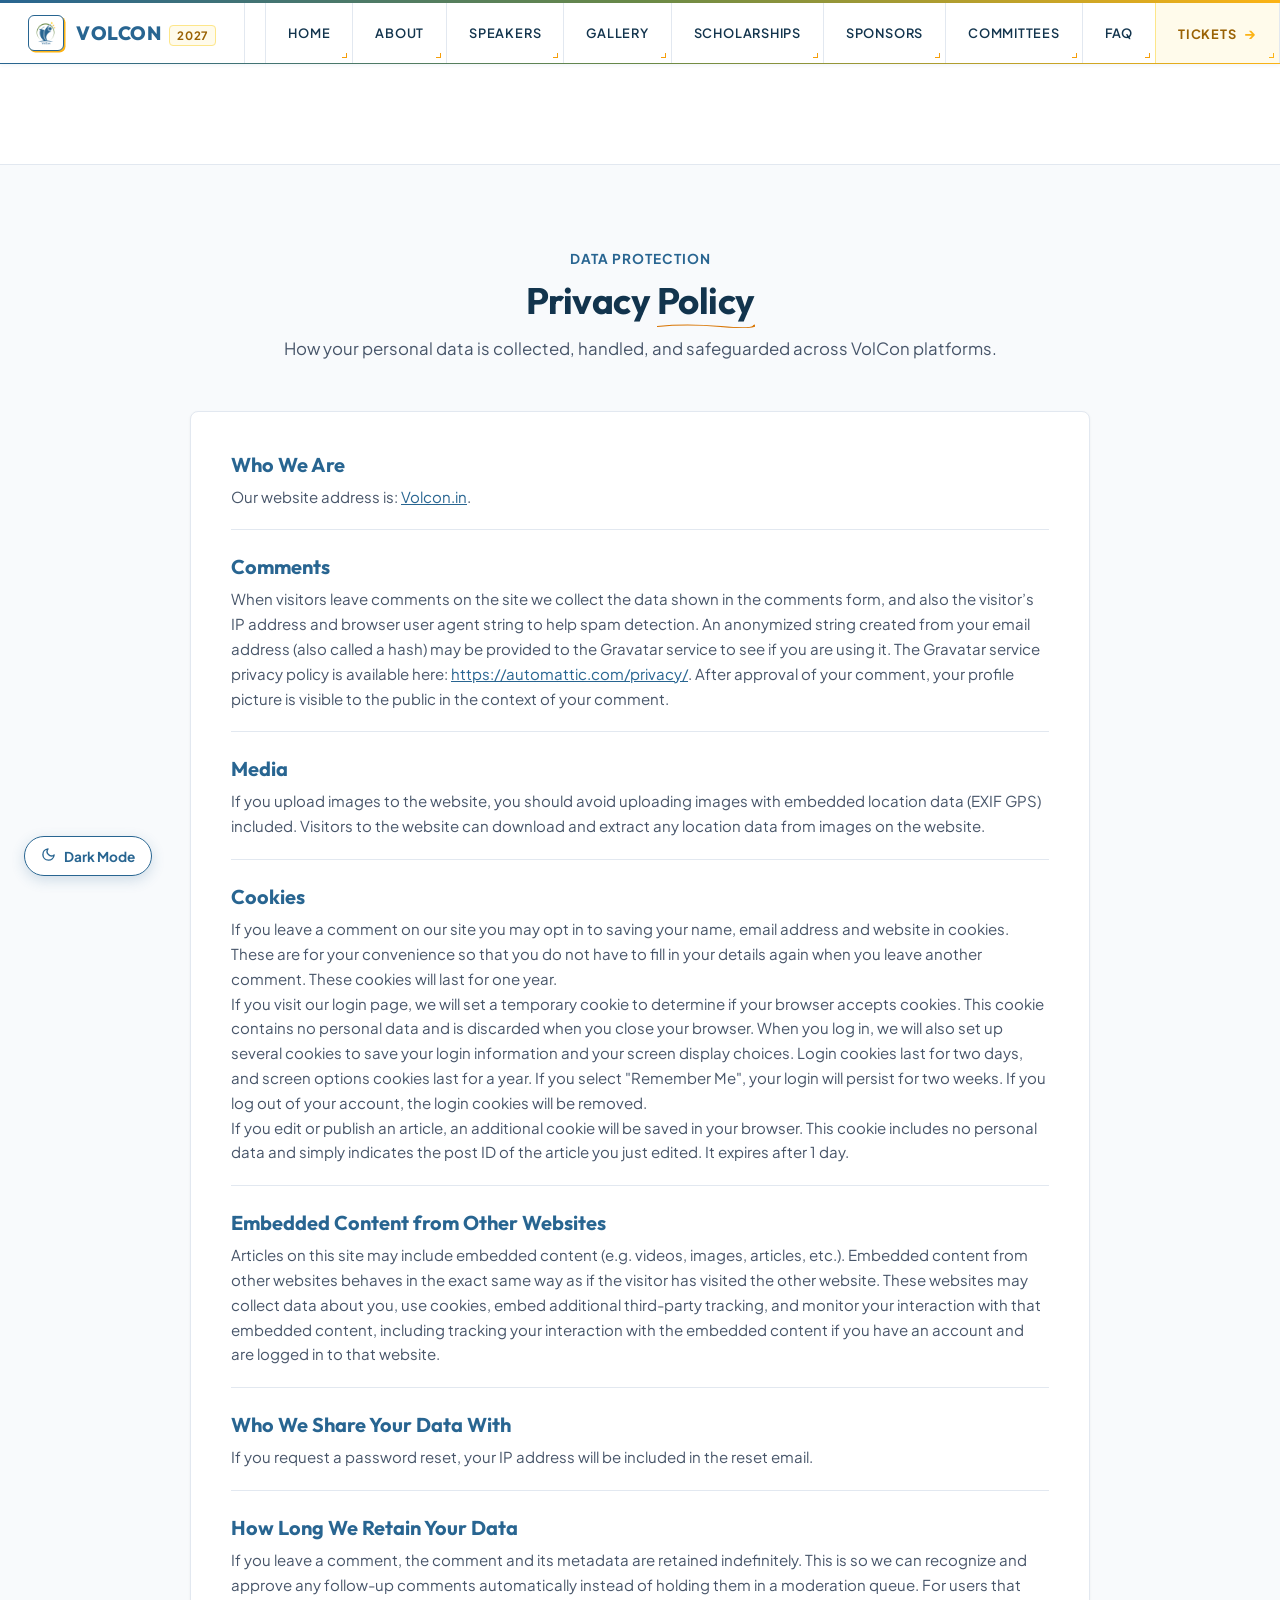
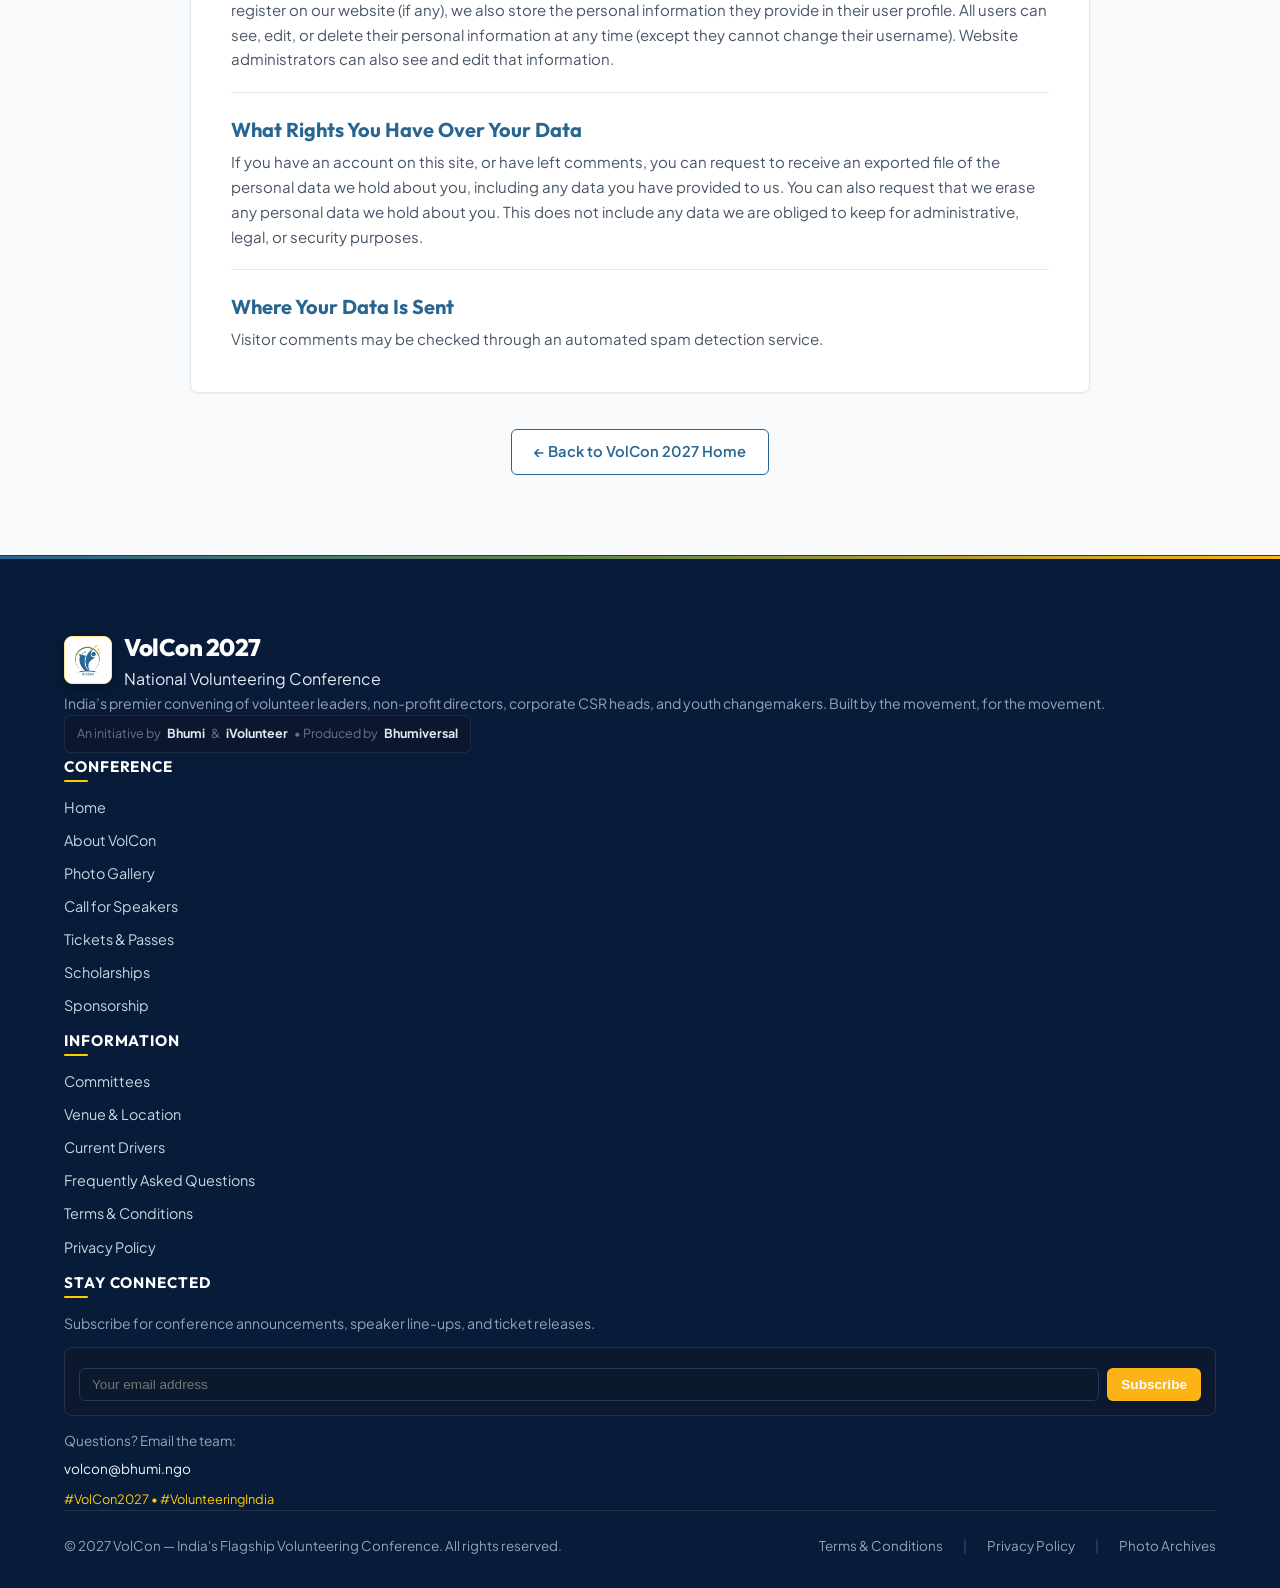
==== commit 30988fa5: "Update website address in privacy.html" ====
--- a/privacy.html
+++ b/privacy.html
@@ -127,8 +127,8 @@
         <div class="legal-document">
           <div class="legal-block">
             <h3>Who We Are</h3>
-            <p>Our website address is: <a href="https://wordpress-567902-3768742.cloudwaysapps.com" target="_blank"
-                style="color:var(--blue-primary); text-decoration:underline;">https://wordpress-567902-3768742.cloudwaysapps.com</a>.
+            <p>Our website address is: <a href="Volcon.in" target="_blank"
+                style="color:var(--blue-primary); text-decoration:underline;">Volcon.in</a>.
             </p>
           </div>
 
